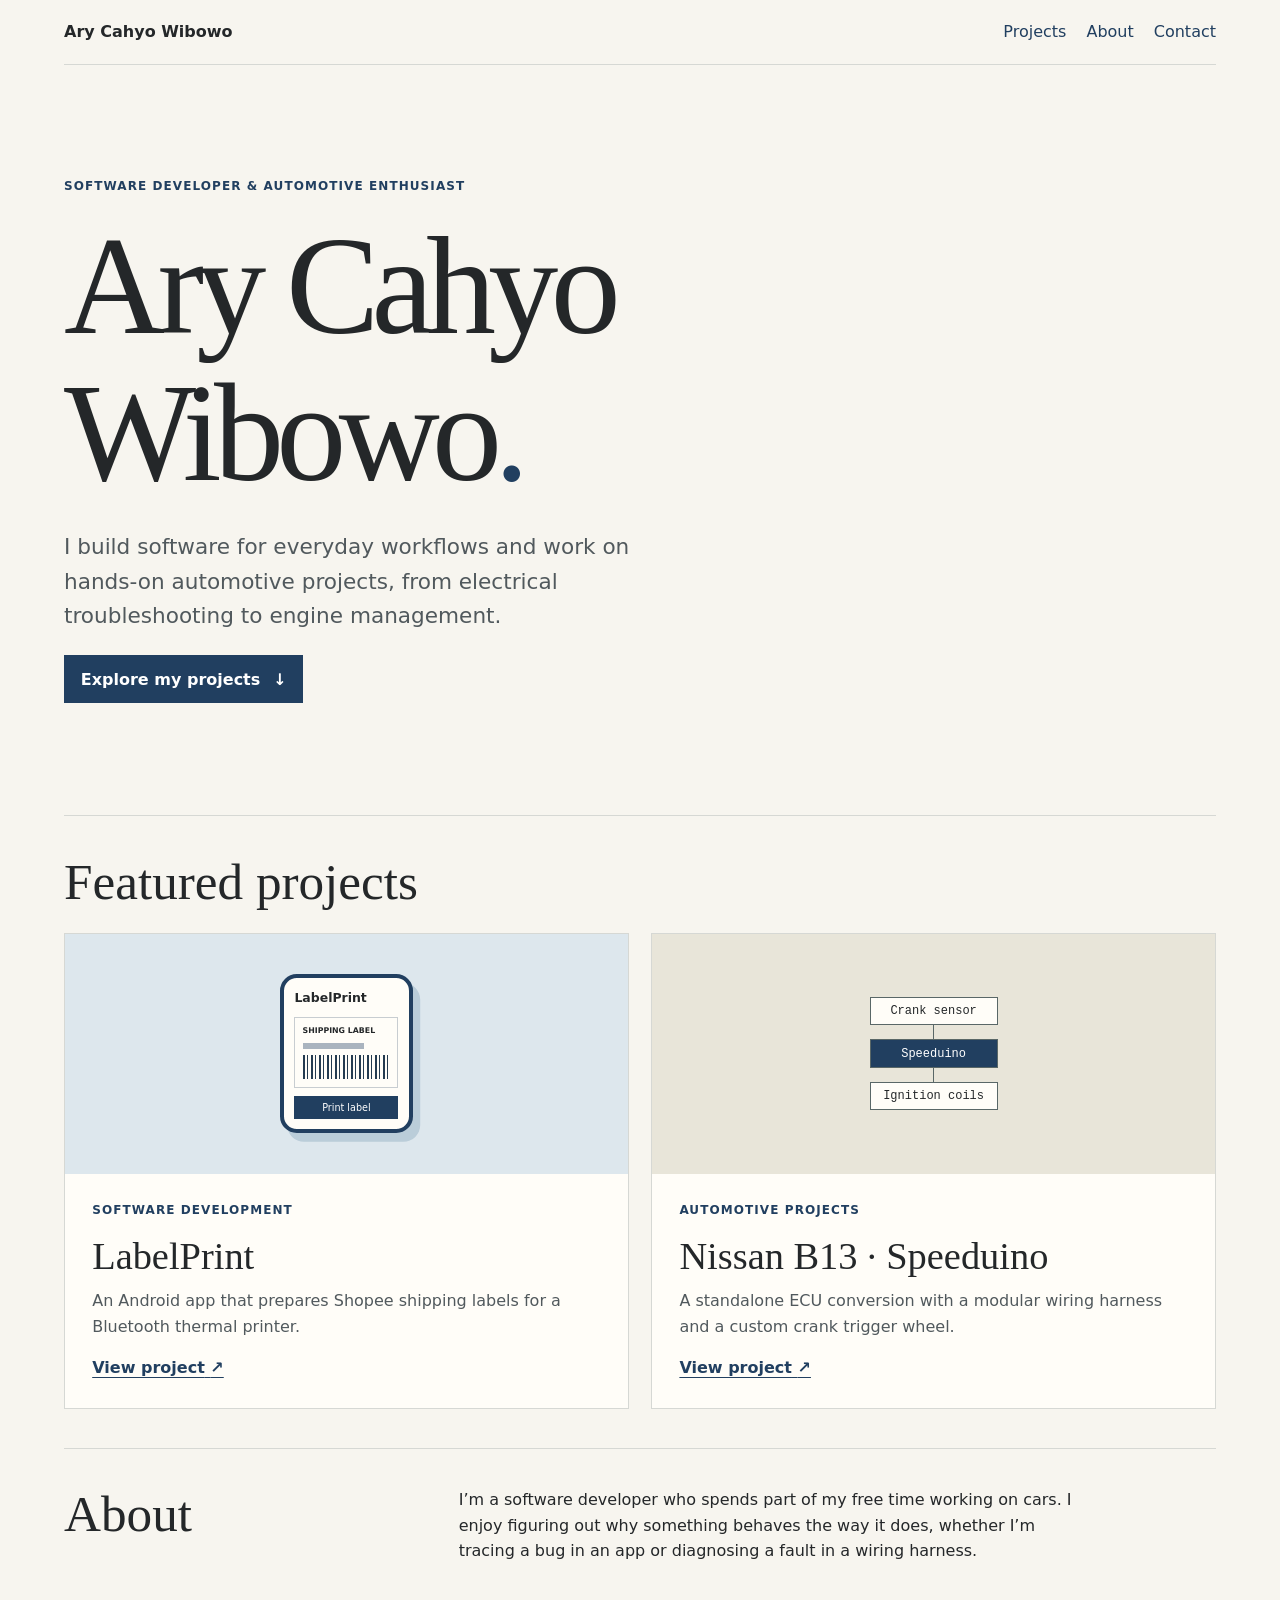
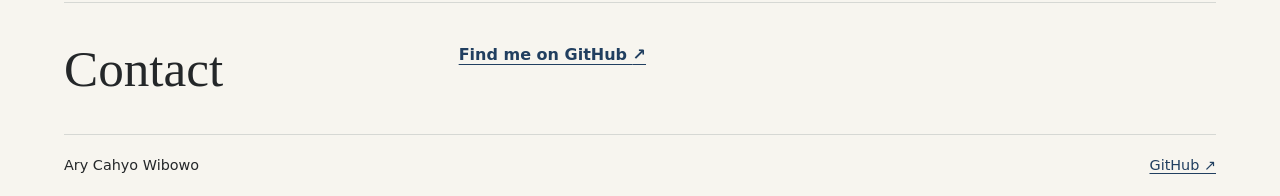
==== index.html @ e09f4b16 "Build English software and automotive portfolio" ====
<!doctype html>
<html lang="en">
<head>
  <meta charset="utf-8">
  <meta name="viewport" content="width=device-width, initial-scale=1">
  <meta name="description" content="Software development and hands-on automotive projects by Ary Cahyo Wibowo.">
  <meta name="theme-color" content="#f7f5ef">
  <title>Ary Cahyo Wibowo | Portfolio</title>
  <link rel="stylesheet" href="assets/style.css">
</head>
<body>
  <a class="skip" href="#main">Skip to content</a>
  <header class="site-header wrap">
    <a class="brand" href="index.html">Ary Cahyo Wibowo</a>
    <nav aria-label="Main navigation">
      <a href="index.html#projects">Projects</a>
      <a href="index.html#about">About</a>
      <a href="index.html#contact">Contact</a>
    </nav>
  </header>
  <main id="main" class="wrap">
  <section class="hero" aria-labelledby="intro">
    <p class="eyebrow">Software Developer &amp; Automotive Enthusiast</p>
    <h1 id="intro">Ary Cahyo<br>Wibowo<span>.</span></h1>
    <p class="intro">I build software for everyday workflows and work on hands-on automotive projects, from electrical troubleshooting to engine management.</p>
    <a class="button" href="#projects">Explore my projects <span aria-hidden="true">↓</span></a>
  </section>
  <section id="projects" class="section" aria-labelledby="project-title">
    <h2 id="project-title">Featured projects</h2>
    <div class="project-grid">
    <article class="project-card">
      <div class="project-visual software-visual" aria-hidden="true">
        <div class="phone"><div class="phone-top">LabelPrint</div><div class="paper"><span>SHIPPING LABEL</span><i></i><b></b></div><div class="print">Print label</div></div>
      </div>
      <div class="card-copy">
        <p class="eyebrow">Software Development</p>
        <h3><a href="projects/labelprint/">LabelPrint</a></h3>
        <p>An Android app that prepares Shopee shipping labels for a Bluetooth thermal printer.</p>
        <a class="text-link" href="projects/labelprint/">View project<span class="sr-only"> · LabelPrint</span> <span aria-hidden="true">↗</span></a>
      </div>
    </article>
    <article class="project-card">
      <div class="project-visual automotive-visual" aria-hidden="true">
        <div class="wiring">
          <div class="wire-node">Crank sensor</div><div class="wire-line"></div>
          <div class="wire-node primary">Speeduino</div><div class="wire-line"></div>
          <div class="wire-node">Ignition coils</div>
        </div>
      </div>
      <div class="card-copy">
        <p class="eyebrow">Automotive Projects</p>
        <h3><a href="projects/nissan-b13/">Nissan B13 · Speeduino</a></h3>
        <p>A standalone ECU conversion with a modular wiring harness and a custom crank trigger wheel.</p>
        <a class="text-link" href="projects/nissan-b13/">View project<span class="sr-only"> · Nissan B13 · Speeduino</span> <span aria-hidden="true">↗</span></a>
      </div>
    </article>
    </div>
  </section>
  <section id="about" class="section info" aria-labelledby="about-title">
    <h2 id="about-title">About</h2>
    <p>I’m a software developer who spends part of my free time working on cars. I enjoy figuring out why something behaves the way it does, whether I’m tracing a bug in an app or diagnosing a fault in a wiring harness.</p>
  </section>
  <section id="contact" class="section info" aria-labelledby="contact-title">
    <h2 id="contact-title">Contact</h2>
    <p><a class="text-link" href="https://github.com/yrac">Find me on GitHub <span aria-hidden="true">↗</span></a></p>
  </section>
  </main>
  <footer class="wrap site-footer"><span>Ary Cahyo Wibowo</span><a href="https://github.com/yrac">GitHub ↗</a></footer>
</body>
</html>
---- assets/style.css ----
:root {
  color-scheme: light;
  --paper: #f7f5ef;
  --ink: #242729;
  --muted: #51595d;
  --accent: #213f60;
  --line: #d6d8d4;
  font-family: system-ui, sans-serif;
  color: var(--ink);
  background: var(--paper);
  line-height: 1.6;
}

* { box-sizing: border-box; }
body, figure { margin: 0; }
a { color: var(--accent); text-underline-offset: .22em; }
a:focus-visible { outline: 2px solid var(--accent); outline-offset: 5px; }
p { margin: 0 0 1em; }
h1, h2, h3 { margin: 0; line-height: 1.05; }
h1, h2, h3 { font-family: Georgia, serif; font-weight: normal; }
h2 { font-size: clamp(2rem, 4vw, 3.2rem); }
h3 { font-size: clamp(1.65rem, 3vw, 2.4rem); }
.wrap { width: min(100% - 2.5rem, 72rem); margin-inline: auto; }
.site-header, .site-footer {
  display: flex;
  align-items: center;
  justify-content: space-between;
  flex-wrap: wrap;
  gap: .75rem 1.5rem;
  padding-block: 1.2rem;
}
.site-header { border-bottom: 1px solid var(--line); }
.site-footer { border-top: 1px solid var(--line); font-size: .9rem; }
.site-header a { text-decoration: none; }
.site-header a:hover { text-decoration: underline; }
.brand { font-weight: 750; color: var(--ink); }
nav { display: flex; flex-wrap: wrap; gap: .35rem 1.25rem; }
.hero { padding-block: clamp(3.5rem, 9vw, 7rem); }
.eyebrow {
  color: var(--accent);
  font-size: .75rem;
  font-weight: 750;
  letter-spacing: .09em;
  text-transform: uppercase;
  margin-bottom: 1rem;
}
.hero h1 { font-size: clamp(3.5rem, 11vw, 8.75rem); letter-spacing: -.055em; }
.hero h1 span { color: var(--accent); }
.intro { max-width: 39rem; margin-top: 1.5rem; color: var(--muted); font-size: clamp(1.1rem, 2.1vw, 1.35rem); }
.button { display: inline-flex; gap: .8rem; padding: .7rem 1.05rem; background: var(--accent); color: white; text-decoration: none; font-weight: 650; }
.button:hover { background: #102c48; }
.section { padding-block: 2.4rem; border-top: 1px solid var(--line); }
.project-grid { display: grid; grid-template-columns: repeat(2, minmax(0, 1fr)); gap: 1.4rem; margin-top: 1.5rem; }
.project-card { display: flex; flex-direction: column; border: 1px solid var(--line); background: #fffdf8; }
.project-visual { min-height: 15rem; display: grid; place-items: center; padding: 1.15rem; }
.software-visual { background: #dde7ed; }
.automotive-visual { background: #e8e5d9; }
.phone { width: 8.3rem; padding: .65rem; border: 4px solid #213f60; border-radius: 1.05rem; background: #fffdf8; box-shadow: .45rem .55rem 0 #bacdd9; }
.phone-top { font-size: .78rem; font-weight: 750; margin-bottom: .55rem; }
.paper { padding: .45rem; border: 1px solid #c8cdd1; }
.paper span { display: block; font-size: .49rem; font-weight: 800; }
.paper i { display: block; height: .35rem; width: 70%; background: #aab4bf; margin-block: .35rem; }
.paper b { display: block; height: 1.55rem; background: repeating-linear-gradient(90deg, #243b50 0 2px, transparent 2px 4px, #243b50 4px 5px, transparent 5px 8px); }
.print { font-size: .6rem; text-align: center; background: var(--accent); color: white; padding: .22rem; margin-top: .55rem; }
.wiring { display: flex; flex-direction: column; align-items: center; }
.wire-node { min-width: 8rem; text-align: center; padding: .26rem .5rem; background: #fffdf8; border: 1px solid #596767; font: .75rem/1.5 ui-monospace, monospace; }
.wire-node.primary { color: white; background: var(--accent); }
.wire-line { width: 1px; height: .9rem; background: #596767; }
.card-copy { display: flex; flex: 1; flex-direction: column; align-items: flex-start; padding: clamp(1rem, 3vw, 1.7rem); }
.card-copy h3 a { color: var(--ink); text-decoration: none; }
.card-copy h3 a:hover { text-decoration: underline; }
.card-copy h3 + p { margin-top: .75rem; color: var(--muted); }
.card-copy .text-link { margin-top: auto; }
.text-link { font-weight: 650; }
.info { display: grid; grid-template-columns: 1fr 2fr; gap: 1rem; }
.info p { max-width: 39rem; margin: 0; }
.detail { max-width: 55rem; margin-inline: auto; padding-block: 3rem; }
.detail-header .eyebrow { margin-top: 2rem; }
.detail h1 { font-size: clamp(2.8rem, 8vw, 6rem); letter-spacing: -.04em; }
.detail figure { margin-block: 2rem; }
.detail .project-visual { min-height: 17rem; }
figcaption { color: var(--muted); font-size: .85rem; padding-top: .55rem; }
.detail-section { padding-block: 1.3rem; border-top: 1px solid var(--line); }
.detail-section h2 { font-size: 1.75rem; margin-bottom: .6rem; }
.detail-section p { max-width: 42rem; margin: 0; }
.sr-only, .skip:not(:focus) { position: absolute; width: 1px; height: 1px; margin: -1px; overflow: hidden; clip-path: inset(50%); white-space: nowrap; }
.skip:focus { position: absolute; top: .5rem; left: .5rem; background: white; padding: .5rem; z-index: 1; }

@media (max-width: 42rem) {
  .project-grid, .info { grid-template-columns: 1fr; }
}
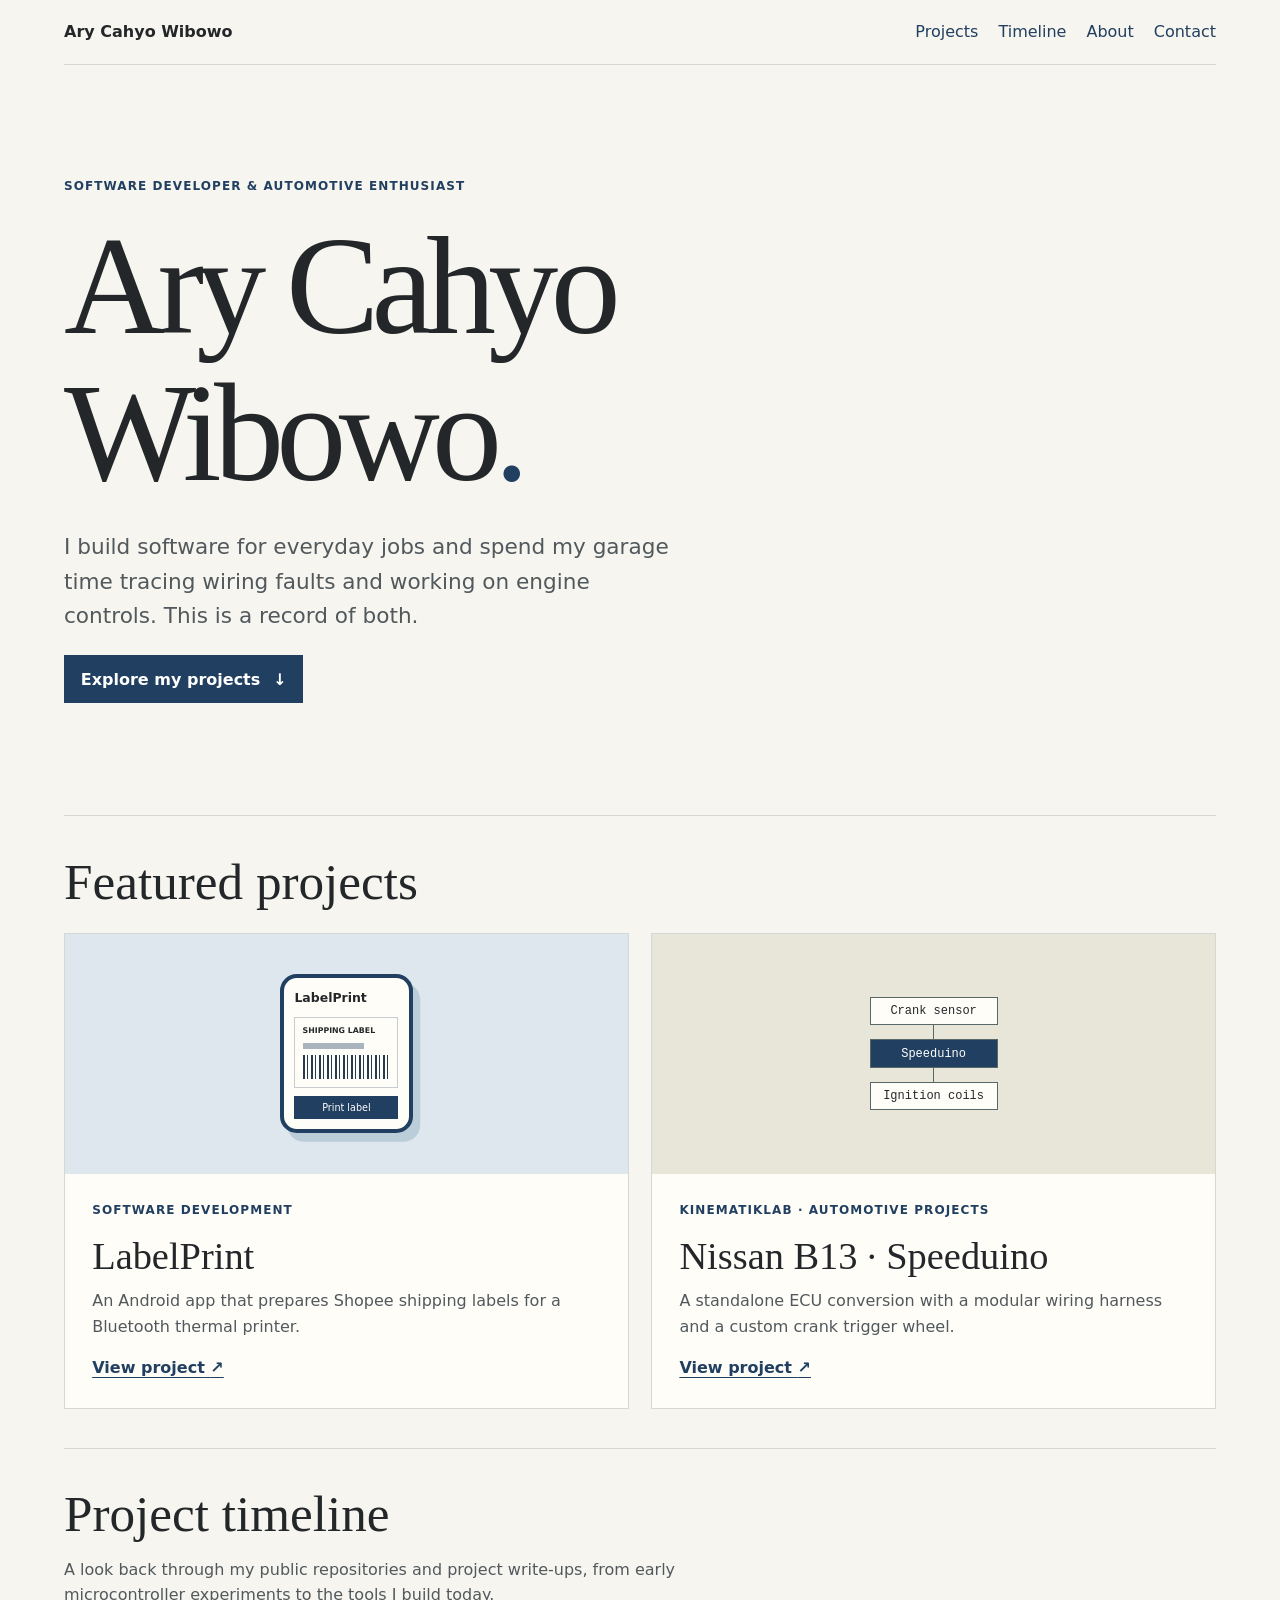
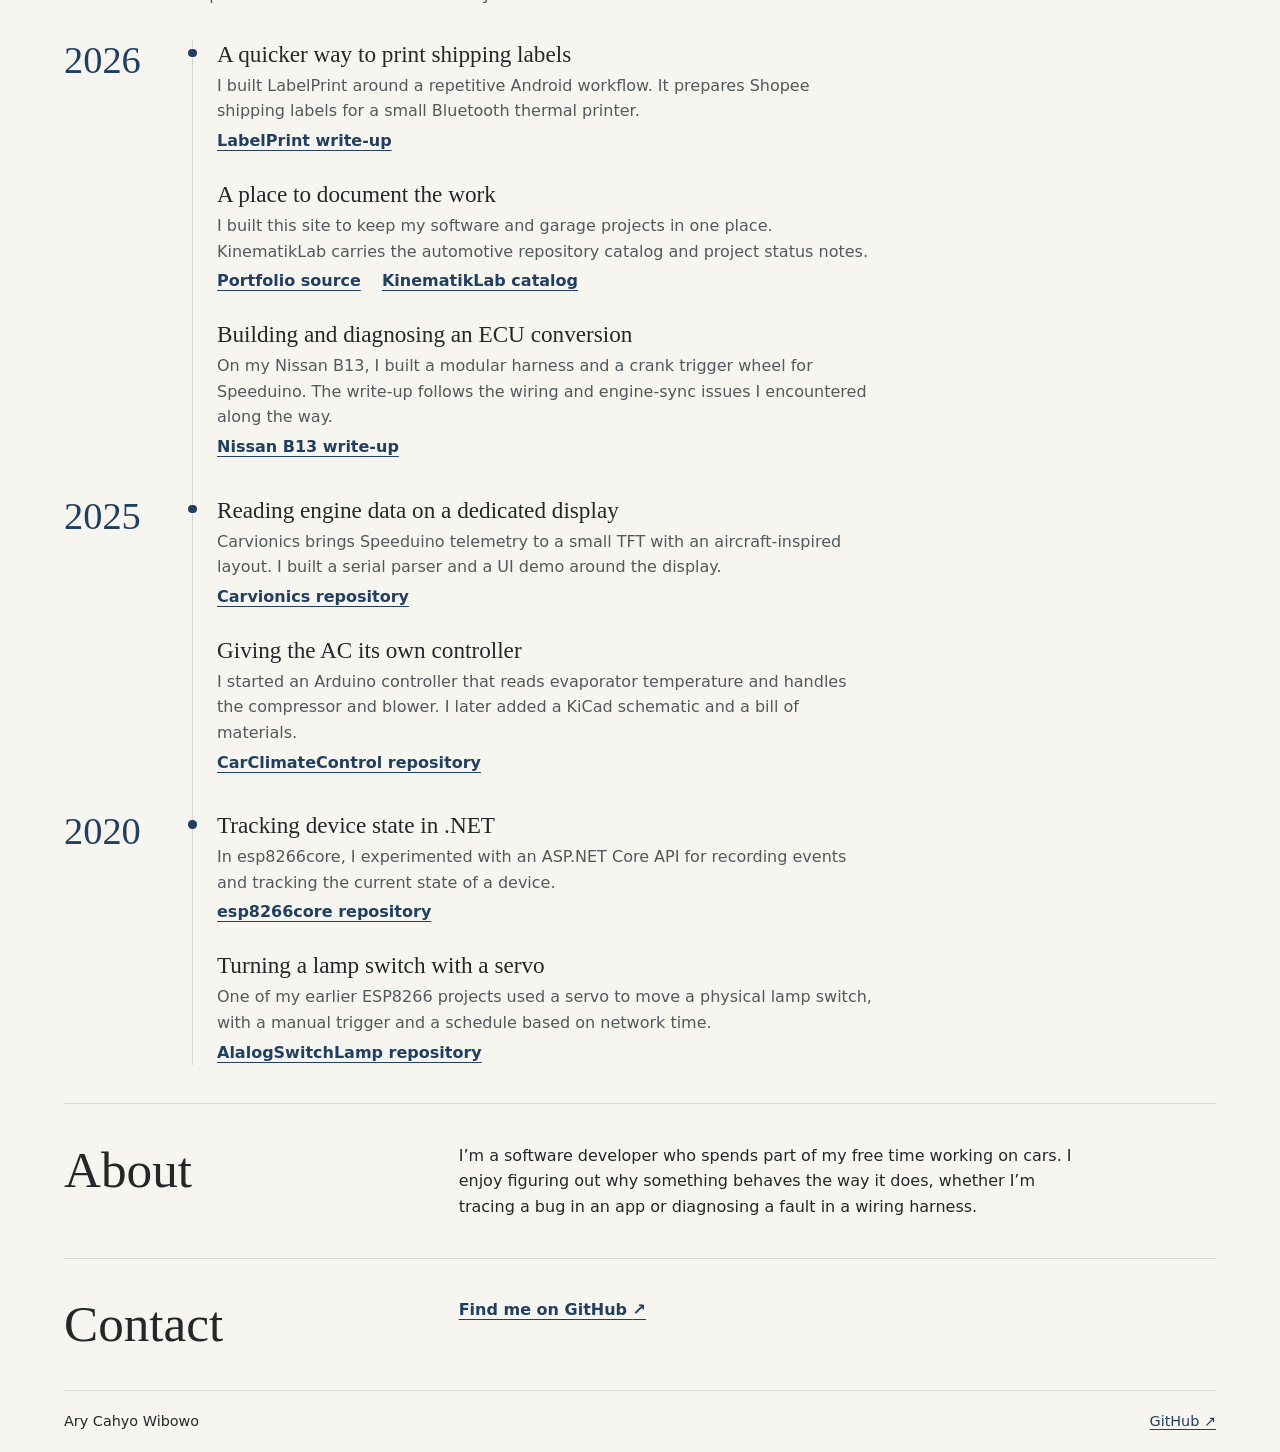
==== commit 213122eb: "Revise introduction and add project timeline section Updated the introduction text and added a timel" ====
--- a/index.html
+++ b/index.html
@@ -7,6 +7,34 @@
   <meta name="theme-color" content="#f7f5ef">
   <title>Ary Cahyo Wibowo | Portfolio</title>
   <link rel="stylesheet" href="assets/style.css">
+<style>
+.timeline-intro { max-width: 39rem; margin-top: 1rem; color: var(--muted); }
+.timeline { list-style: none; margin: 2rem 0 0; padding: 0; }
+.timeline-year { display: grid; grid-template-columns: 8rem minmax(0, 1fr); }
+.timeline-year > h3 { padding: 0 1.25rem 1rem 0; color: var(--accent); }
+.timeline-entries { position: relative; border-left: 1px solid var(--line); padding: 0 0 2.25rem 1.5rem; }
+.timeline-entries::before {
+  content: "";
+  position: absolute;
+  top: .58rem;
+  left: -.29rem;
+  width: .52rem;
+  height: .52rem;
+  border-radius: 50%;
+  background: var(--accent);
+}
+.timeline-year:last-child .timeline-entries { padding-bottom: 0; }
+.timeline-entries article { max-width: 41rem; }
+.timeline-entries article + article { margin-top: 1.65rem; }
+.timeline-entries h4 { margin: 0 0 .25rem; font: 1.45rem/1.25 Georgia, serif; }
+.timeline-entries p { margin-bottom: .25rem; color: var(--muted); }
+.timeline-entries a { display: inline-block; margin-right: 1rem; font-weight: 650; }
+
+@media (max-width: 42rem) {
+  .timeline-year { grid-template-columns: 1fr; }
+  .timeline-entries { margin-left: .3rem; padding-left: .95rem; }
+}
+</style>
 </head>
 <body>
   <a class="skip" href="#main">Skip to content</a>
@@ -14,6 +42,7 @@
     <a class="brand" href="index.html">Ary Cahyo Wibowo</a>
     <nav aria-label="Main navigation">
       <a href="index.html#projects">Projects</a>
+      <a href="index.html#timeline">Timeline</a>
       <a href="index.html#about">About</a>
       <a href="index.html#contact">Contact</a>
     </nav>
@@ -22,7 +51,7 @@
   <section class="hero" aria-labelledby="intro">
     <p class="eyebrow">Software Developer &amp; Automotive Enthusiast</p>
     <h1 id="intro">Ary Cahyo<br>Wibowo<span>.</span></h1>
-    <p class="intro">I build software for everyday workflows and work on hands-on automotive projects, from electrical troubleshooting to engine management.</p>
+    <p class="intro">I build software for everyday jobs and spend my garage time tracing wiring faults and working on engine controls. This is a record of both.</p>
     <a class="button" href="#projects">Explore my projects <span aria-hidden="true">↓</span></a>
   </section>
   <section id="projects" class="section" aria-labelledby="project-title">
@@ -48,13 +77,70 @@
         </div>
       </div>
       <div class="card-copy">
-        <p class="eyebrow">Automotive Projects</p>
+        <p class="eyebrow">KinematikLab · Automotive Projects</p>
         <h3><a href="projects/nissan-b13/">Nissan B13 · Speeduino</a></h3>
         <p>A standalone ECU conversion with a modular wiring harness and a custom crank trigger wheel.</p>
         <a class="text-link" href="projects/nissan-b13/">View project<span class="sr-only"> · Nissan B13 · Speeduino</span> <span aria-hidden="true">↗</span></a>
       </div>
     </article>
     </div>
+  </section>
+  <section id="timeline" class="section timeline-section" aria-labelledby="timeline-title">
+    <h2 id="timeline-title">Project timeline</h2>
+    <p class="timeline-intro">A look back through my public repositories and project write-ups, from early microcontroller experiments to the tools I build today.</p>
+    <ol class="timeline">
+      <li class="timeline-year">
+        <h3><time datetime="2026">2026</time></h3>
+        <div class="timeline-entries">
+          <article>
+            <h4>A quicker way to print shipping labels</h4>
+            <p>I built LabelPrint around a repetitive Android workflow. It prepares Shopee shipping labels for a small Bluetooth thermal printer.</p>
+            <a href="projects/labelprint/">LabelPrint write-up</a>
+          </article>
+          <article>
+            <h4>A place to document the work</h4>
+            <p>I built this site to keep my software and garage projects in one place. KinematikLab carries the automotive repository catalog and project status notes.</p>
+            <a href="https://github.com/arycahy/arycahy.github.io">Portfolio source</a>
+            <a href="https://github.com/KinematikLab">KinematikLab catalog</a>
+          </article>
+          <article>
+            <h4>Building and diagnosing an ECU conversion</h4>
+            <p>On my Nissan B13, I built a modular harness and a crank trigger wheel for Speeduino. The write-up follows the wiring and engine-sync issues I encountered along the way.</p>
+            <a href="projects/nissan-b13/">Nissan B13 write-up</a>
+          </article>
+        </div>
+      </li>
+      <li class="timeline-year">
+        <h3><time datetime="2025">2025</time></h3>
+        <div class="timeline-entries">
+          <article>
+            <h4>Reading engine data on a dedicated display</h4>
+            <p>Carvionics brings Speeduino telemetry to a small TFT with an aircraft-inspired layout. I built a serial parser and a UI demo around the display.</p>
+            <a href="https://github.com/yrac/Carvionics">Carvionics repository</a>
+          </article>
+          <article>
+            <h4>Giving the AC its own controller</h4>
+            <p>I started an Arduino controller that reads evaporator temperature and handles the compressor and blower. I later added a KiCad schematic and a bill of materials.</p>
+            <a href="https://github.com/yrac/CarClimateControl">CarClimateControl repository</a>
+          </article>
+        </div>
+      </li>
+      <li class="timeline-year">
+        <h3><time datetime="2020">2020</time></h3>
+        <div class="timeline-entries">
+          <article>
+            <h4>Tracking device state in .NET</h4>
+            <p>In esp8266core, I experimented with an ASP.NET Core API for recording events and tracking the current state of a device.</p>
+            <a href="https://github.com/yrac/esp8266core">esp8266core repository</a>
+          </article>
+          <article>
+            <h4>Turning a lamp switch with a servo</h4>
+            <p>One of my earlier ESP8266 projects used a servo to move a physical lamp switch, with a manual trigger and a schedule based on network time.</p>
+            <a href="https://github.com/yrac/AlalogSwitchLamp">AlalogSwitchLamp repository</a>
+          </article>
+        </div>
+      </li>
+    </ol>
   </section>
   <section id="about" class="section info" aria-labelledby="about-title">
     <h2 id="about-title">About</h2>
@@ -68,3 +154,4 @@
   <footer class="wrap site-footer"><span>Ary Cahyo Wibowo</span><a href="https://github.com/yrac">GitHub ↗</a></footer>
 </body>
 </html>
+
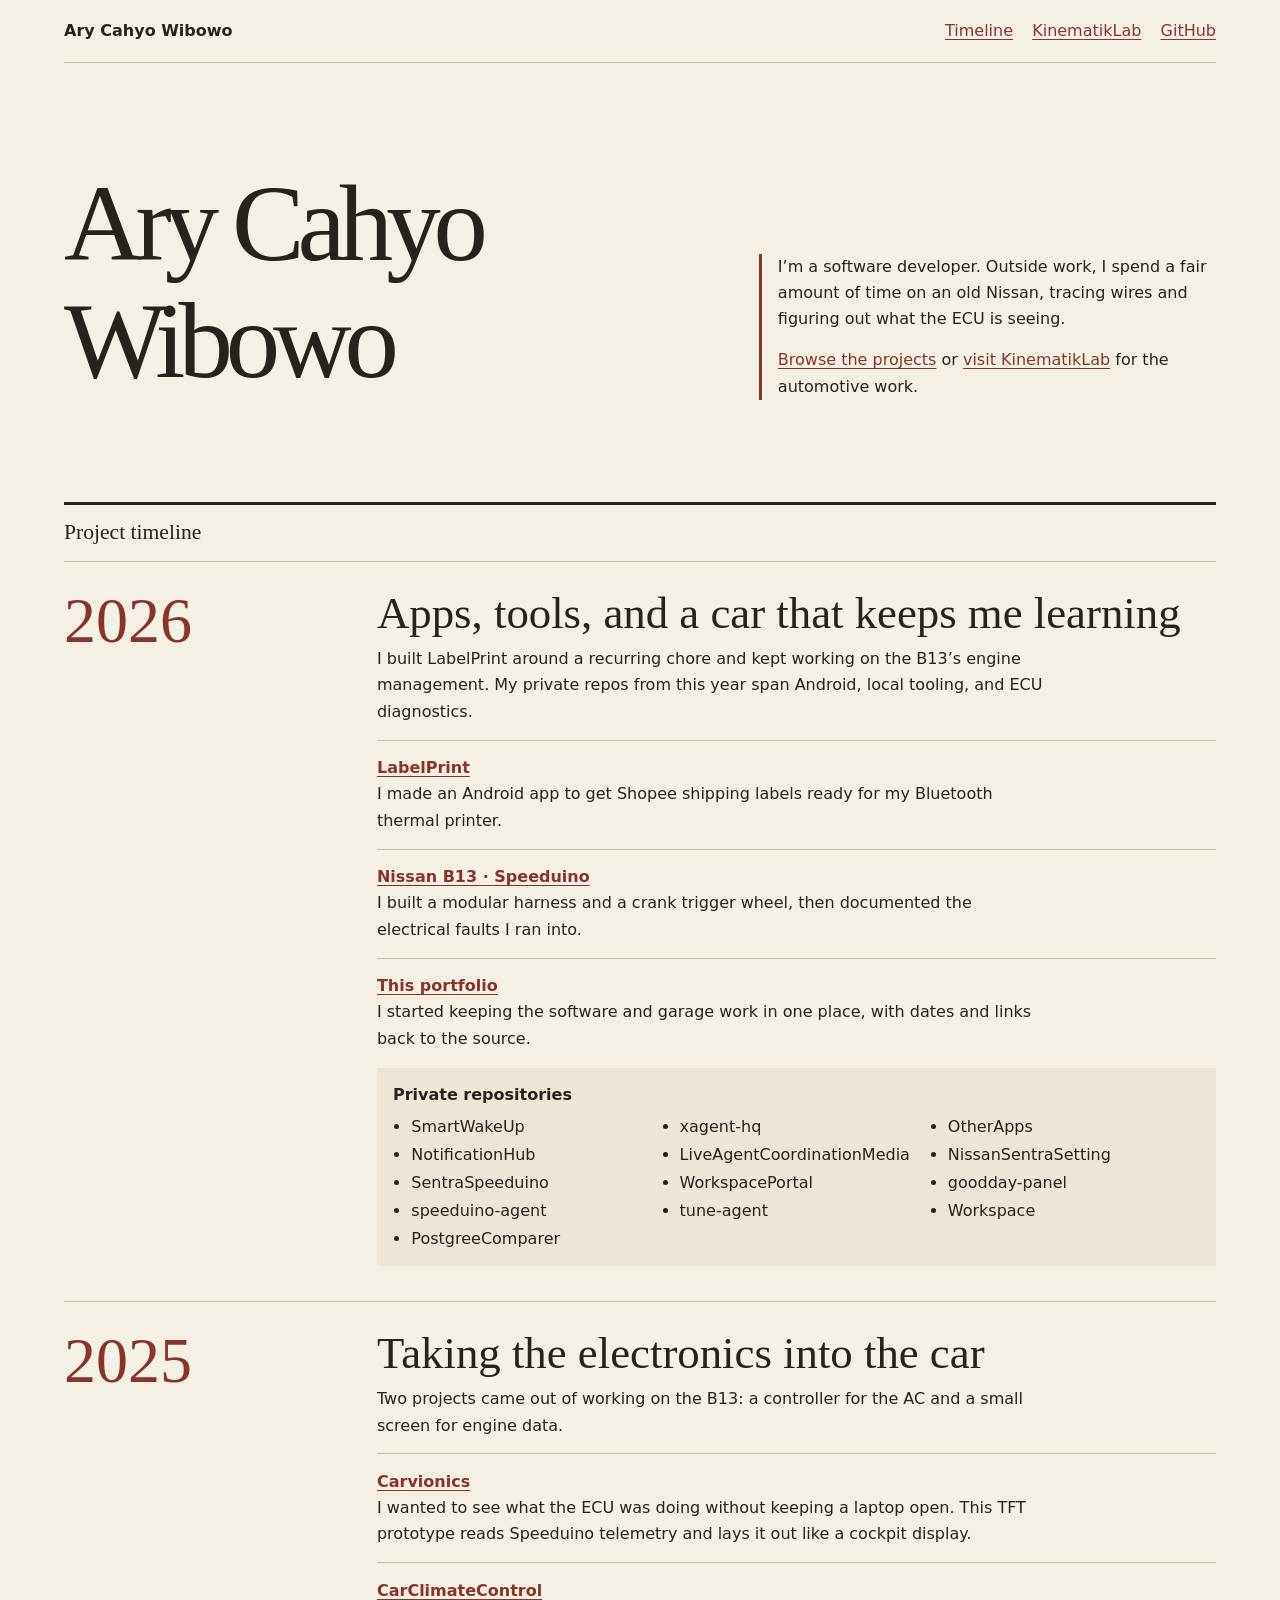
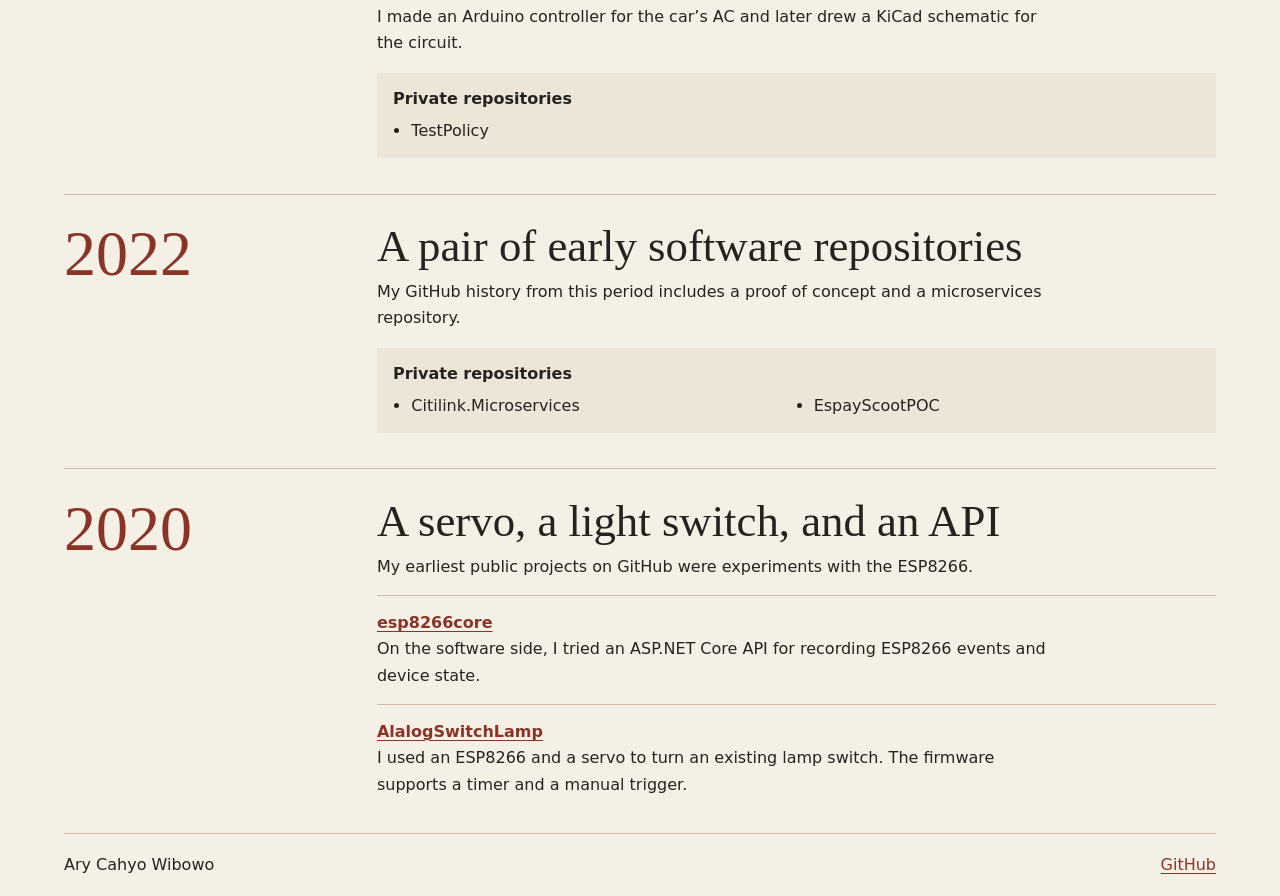
==== commit 2d99c42e: "Revise portfolio layout and content Updated the portfolio to reflect a project timeline and improved" ====
--- a/index.html
+++ b/index.html
@@ -1,157 +1,83 @@
 <!doctype html>
 <html lang="en">
 <head>
-  <meta charset="utf-8">
-  <meta name="viewport" content="width=device-width, initial-scale=1">
-  <meta name="description" content="Software development and hands-on automotive projects by Ary Cahyo Wibowo.">
-  <meta name="theme-color" content="#f7f5ef">
-  <title>Ary Cahyo Wibowo | Portfolio</title>
-  <link rel="stylesheet" href="assets/style.css">
+<meta charset="utf-8">
+<meta name="viewport" content="width=device-width, initial-scale=1">
+<meta name="description" content="A project timeline spanning software development, embedded electronics, and hands-on automotive work.">
+<title>Ary Cahyo Wibowo | Project Timeline</title>
 <style>
-.timeline-intro { max-width: 39rem; margin-top: 1rem; color: var(--muted); }
-.timeline { list-style: none; margin: 2rem 0 0; padding: 0; }
-.timeline-year { display: grid; grid-template-columns: 8rem minmax(0, 1fr); }
-.timeline-year > h3 { padding: 0 1.25rem 1rem 0; color: var(--accent); }
-.timeline-entries { position: relative; border-left: 1px solid var(--line); padding: 0 0 2.25rem 1.5rem; }
-.timeline-entries::before {
-  content: "";
-  position: absolute;
-  top: .58rem;
-  left: -.29rem;
-  width: .52rem;
-  height: .52rem;
-  border-radius: 50%;
-  background: var(--accent);
-}
-.timeline-year:last-child .timeline-entries { padding-bottom: 0; }
-.timeline-entries article { max-width: 41rem; }
-.timeline-entries article + article { margin-top: 1.65rem; }
-.timeline-entries h4 { margin: 0 0 .25rem; font: 1.45rem/1.25 Georgia, serif; }
-.timeline-entries p { margin-bottom: .25rem; color: var(--muted); }
-.timeline-entries a { display: inline-block; margin-right: 1rem; font-weight: 650; }
+* { box-sizing: border-box; }
+body { margin: 0; background: var(--paper); color: var(--ink); font: 1rem/1.65 system-ui, sans-serif; }
+.wrap { width: min(72rem, 100% - 2.5rem); margin-inline: auto; }
+a { color: var(--accent); text-decoration-thickness: .08em; text-underline-offset: .2em; }
+a:hover { text-decoration-thickness: .14em; }
+a:focus-visible { outline: 2px solid var(--accent); outline-offset: .3rem; }
+h1, h2, h3, p { margin: 0; }
+h1, h2 { line-height: 1.08; }
+p { max-width: 42rem; }
+nav { display: flex; flex-wrap: wrap; gap: .5rem 1.2rem; }
+.bar, footer { display: flex; flex-wrap: wrap; justify-content: space-between; align-items: baseline; gap: .7rem 1.5rem; padding: 1.1rem 0; border-bottom: 1px solid var(--line); }
+footer { border-top: 1px solid var(--line); border-bottom: 0; }
+.skip { position: absolute; inset: .5rem auto auto .5rem; padding: .5rem; background: var(--paper); transform: translateY(-200%); }
+.skip:focus { transform: none; }
 
-@media (max-width: 42rem) {
-  .timeline-year { grid-template-columns: 1fr; }
-  .timeline-entries { margin-left: .3rem; padding-left: .95rem; }
-}
+:root { --paper: #f5f0e6; --ink: #26231e; --accent: #8a3427; --line: #c9bead; }
+h1, h2 { font-family: Georgia, serif; font-weight: 400; }
+.hero { display: grid; grid-template-columns: 1.45fr 1fr; align-items: end; gap: 2rem; padding: clamp(3rem, 8vw, 7rem) 0; }
+h1 { font-size: clamp(3.2rem, 8.5vw, 8.2rem); letter-spacing: -.065em; }
+.hero-copy { border-left: 3px solid var(--accent); padding-left: 1rem; }
+.hero-copy p + p { margin-top: .9rem; }
+.timeline-title { padding: 1rem 0; border-top: 3px solid var(--ink); font-size: 1.35rem; }
+.year { display: grid; grid-template-columns: minmax(7rem, .48fr) 1.52fr; gap: clamp(1rem, 4vw, 3rem); border-top: 1px solid var(--line); padding: 1.7rem 0 2.2rem; }
+.year time { color: var(--accent); font: clamp(2.2rem, 5vw, 4.3rem)/1 Georgia, serif; }
+.year-copy > h2 { font-size: clamp(1.7rem, 3.5vw, 2.8rem); margin-bottom: .55rem; }
+.entry { padding-top: .9rem; margin-top: .9rem; border-top: 1px solid var(--line); }
+.entry h3, .private h3 { font-size: 1rem; }
+.private { padding: .85rem 1rem; margin-top: 1rem; background: #ede5d8; }
+.repo-names { display: grid; grid-template-columns: repeat(auto-fit, minmax(min(100%, 13rem), 1fr)); gap: .1rem 1rem; margin: .35rem 0 0; padding-left: 1.15rem; overflow-wrap: anywhere; }
+@media (max-width: 43rem) { .hero, .year { grid-template-columns: 1fr; } }
+
 </style>
 </head>
-<body>
-  <a class="skip" href="#main">Skip to content</a>
-  <header class="site-header wrap">
-    <a class="brand" href="index.html">Ary Cahyo Wibowo</a>
-    <nav aria-label="Main navigation">
-      <a href="index.html#projects">Projects</a>
-      <a href="index.html#timeline">Timeline</a>
-      <a href="index.html#about">About</a>
-      <a href="index.html#contact">Contact</a>
-    </nav>
-  </header>
-  <main id="main" class="wrap">
-  <section class="hero" aria-labelledby="intro">
-    <p class="eyebrow">Software Developer &amp; Automotive Enthusiast</p>
-    <h1 id="intro">Ary Cahyo<br>Wibowo<span>.</span></h1>
-    <p class="intro">I build software for everyday jobs and spend my garage time tracing wiring faults and working on engine controls. This is a record of both.</p>
-    <a class="button" href="#projects">Explore my projects <span aria-hidden="true">↓</span></a>
-  </section>
-  <section id="projects" class="section" aria-labelledby="project-title">
-    <h2 id="project-title">Featured projects</h2>
-    <div class="project-grid">
-    <article class="project-card">
-      <div class="project-visual software-visual" aria-hidden="true">
-        <div class="phone"><div class="phone-top">LabelPrint</div><div class="paper"><span>SHIPPING LABEL</span><i></i><b></b></div><div class="print">Print label</div></div>
-      </div>
-      <div class="card-copy">
-        <p class="eyebrow">Software Development</p>
-        <h3><a href="projects/labelprint/">LabelPrint</a></h3>
-        <p>An Android app that prepares Shopee shipping labels for a Bluetooth thermal printer.</p>
-        <a class="text-link" href="projects/labelprint/">View project<span class="sr-only"> · LabelPrint</span> <span aria-hidden="true">↗</span></a>
-      </div>
-    </article>
-    <article class="project-card">
-      <div class="project-visual automotive-visual" aria-hidden="true">
-        <div class="wiring">
-          <div class="wire-node">Crank sensor</div><div class="wire-line"></div>
-          <div class="wire-node primary">Speeduino</div><div class="wire-line"></div>
-          <div class="wire-node">Ignition coils</div>
-        </div>
-      </div>
-      <div class="card-copy">
-        <p class="eyebrow">KinematikLab · Automotive Projects</p>
-        <h3><a href="projects/nissan-b13/">Nissan B13 · Speeduino</a></h3>
-        <p>A standalone ECU conversion with a modular wiring harness and a custom crank trigger wheel.</p>
-        <a class="text-link" href="projects/nissan-b13/">View project<span class="sr-only"> · Nissan B13 · Speeduino</span> <span aria-hidden="true">↗</span></a>
-      </div>
-    </article>
-    </div>
-  </section>
-  <section id="timeline" class="section timeline-section" aria-labelledby="timeline-title">
-    <h2 id="timeline-title">Project timeline</h2>
-    <p class="timeline-intro">A look back through my public repositories and project write-ups, from early microcontroller experiments to the tools I build today.</p>
-    <ol class="timeline">
-      <li class="timeline-year">
-        <h3><time datetime="2026">2026</time></h3>
-        <div class="timeline-entries">
-          <article>
-            <h4>A quicker way to print shipping labels</h4>
-            <p>I built LabelPrint around a repetitive Android workflow. It prepares Shopee shipping labels for a small Bluetooth thermal printer.</p>
-            <a href="projects/labelprint/">LabelPrint write-up</a>
-          </article>
-          <article>
-            <h4>A place to document the work</h4>
-            <p>I built this site to keep my software and garage projects in one place. KinematikLab carries the automotive repository catalog and project status notes.</p>
-            <a href="https://github.com/arycahy/arycahy.github.io">Portfolio source</a>
-            <a href="https://github.com/KinematikLab">KinematikLab catalog</a>
-          </article>
-          <article>
-            <h4>Building and diagnosing an ECU conversion</h4>
-            <p>On my Nissan B13, I built a modular harness and a crank trigger wheel for Speeduino. The write-up follows the wiring and engine-sync issues I encountered along the way.</p>
-            <a href="projects/nissan-b13/">Nissan B13 write-up</a>
-          </article>
-        </div>
-      </li>
-      <li class="timeline-year">
-        <h3><time datetime="2025">2025</time></h3>
-        <div class="timeline-entries">
-          <article>
-            <h4>Reading engine data on a dedicated display</h4>
-            <p>Carvionics brings Speeduino telemetry to a small TFT with an aircraft-inspired layout. I built a serial parser and a UI demo around the display.</p>
-            <a href="https://github.com/yrac/Carvionics">Carvionics repository</a>
-          </article>
-          <article>
-            <h4>Giving the AC its own controller</h4>
-            <p>I started an Arduino controller that reads evaporator temperature and handles the compressor and blower. I later added a KiCad schematic and a bill of materials.</p>
-            <a href="https://github.com/yrac/CarClimateControl">CarClimateControl repository</a>
-          </article>
-        </div>
-      </li>
-      <li class="timeline-year">
-        <h3><time datetime="2020">2020</time></h3>
-        <div class="timeline-entries">
-          <article>
-            <h4>Tracking device state in .NET</h4>
-            <p>In esp8266core, I experimented with an ASP.NET Core API for recording events and tracking the current state of a device.</p>
-            <a href="https://github.com/yrac/esp8266core">esp8266core repository</a>
-          </article>
-          <article>
-            <h4>Turning a lamp switch with a servo</h4>
-            <p>One of my earlier ESP8266 projects used a servo to move a physical lamp switch, with a manual trigger and a schedule based on network time.</p>
-            <a href="https://github.com/yrac/AlalogSwitchLamp">AlalogSwitchLamp repository</a>
-          </article>
-        </div>
-      </li>
-    </ol>
-  </section>
-  <section id="about" class="section info" aria-labelledby="about-title">
-    <h2 id="about-title">About</h2>
-    <p>I’m a software developer who spends part of my free time working on cars. I enjoy figuring out why something behaves the way it does, whether I’m tracing a bug in an app or diagnosing a fault in a wiring harness.</p>
-  </section>
-  <section id="contact" class="section info" aria-labelledby="contact-title">
-    <h2 id="contact-title">Contact</h2>
-    <p><a class="text-link" href="https://github.com/yrac">Find me on GitHub <span aria-hidden="true">↗</span></a></p>
-  </section>
-  </main>
-  <footer class="wrap site-footer"><span>Ary Cahyo Wibowo</span><a href="https://github.com/yrac">GitHub ↗</a></footer>
+<body class="ary">
+<a class="skip" href="#main">Skip to content</a>
+
+<header class="wrap bar"><strong>Ary Cahyo Wibowo</strong><nav aria-label="Site links"><a href="#timeline">Timeline</a><a href="https://kinematiklab.github.io/">KinematikLab</a><a href="https://github.com/yrac">GitHub</a></nav></header>
+<main id="main" class="wrap">
+<div class="hero"><h1>Ary Cahyo<br>Wibowo</h1><div class="hero-copy" id="about"><p>I’m a software developer. Outside work, I spend a fair amount of time on an old Nissan, tracing wires and figuring out what the ECU is seeing.</p><p><a href="#timeline">Browse the projects</a> or <a href="https://kinematiklab.github.io/">visit KinematikLab</a> for the automotive work.</p></div></div>
+<section id="timeline" aria-labelledby="timeline-title"><div id="projects"><h2 class="timeline-title" id="timeline-title">Project timeline</h2></div>
+<div class="year">
+<time datetime="2026">2026</time>
+<div class="year-copy"><h2>Apps, tools, and a car that keeps me learning</h2><p>I built LabelPrint around a recurring chore and kept working on the B13’s engine management. My private repos from this year span Android, local tooling, and ECU diagnostics.</p>
+<article class="entry"><h3><a href="projects/labelprint/">LabelPrint</a></h3><p>I made an Android app to get Shopee shipping labels ready for my Bluetooth thermal printer.</p></article><article class="entry"><h3><a href="projects/nissan-b13/">Nissan B13 · Speeduino</a></h3><p>I built a modular harness and a crank trigger wheel, then documented the electrical faults I ran into.</p></article>
+<article class="entry"><h3><a href="https://github.com/arycahy/arycahy.github.io">This portfolio</a></h3><p>I started keeping the software and garage work in one place, with dates and links back to the source.</p></article>
+<section class="private"><h3>Private repositories</h3><ul class="repo-names"><li>SmartWakeUp</li><li>xagent-hq</li><li>OtherApps</li><li>NotificationHub</li><li>LiveAgentCoordinationMedia</li><li>NissanSentraSetting</li><li>SentraSpeeduino</li><li>WorkspacePortal</li><li>goodday-panel</li><li>speeduino-agent</li><li>tune-agent</li><li>Workspace</li><li>PostgreeComparer</li></ul></section>
+</div></div>
+<div class="year">
+<time datetime="2025">2025</time>
+<div class="year-copy"><h2>Taking the electronics into the car</h2><p>Two projects came out of working on the B13: a controller for the AC and a small screen for engine data.</p>
+
+<article class="entry"><h3><a href="https://github.com/yrac/Carvionics">Carvionics</a></h3><p>I wanted to see what the ECU was doing without keeping a laptop open. This TFT prototype reads Speeduino telemetry and lays it out like a cockpit display.</p></article>
+<article class="entry"><h3><a href="https://github.com/yrac/CarClimateControl">CarClimateControl</a></h3><p>I made an Arduino controller for the car’s AC and later drew a KiCad schematic for the circuit.</p></article>
+<section class="private"><h3>Private repositories</h3><ul class="repo-names"><li>TestPolicy</li></ul></section>
+</div></div>
+<div class="year">
+<time datetime="2022">2022</time>
+<div class="year-copy"><h2>A pair of early software repositories</h2><p>My GitHub history from this period includes a proof of concept and a microservices repository.</p>
+
+
+<section class="private"><h3>Private repositories</h3><ul class="repo-names"><li>Citilink.Microservices</li><li>EspayScootPOC</li></ul></section>
+</div></div>
+<div class="year">
+<time datetime="2020">2020</time>
+<div class="year-copy"><h2>A servo, a light switch, and an API</h2><p>My earliest public projects on GitHub were experiments with the ESP8266.</p>
+
+<article class="entry"><h3><a href="https://github.com/yrac/esp8266core">esp8266core</a></h3><p>On the software side, I tried an ASP.NET Core API for recording ESP8266 events and device state.</p></article>
+<article class="entry"><h3><a href="https://github.com/yrac/AlalogSwitchLamp">AlalogSwitchLamp</a></h3><p>I used an ESP8266 and a servo to turn an existing lamp switch. The firmware supports a timer and a manual trigger.</p></article>
+
+</div></div>
+</section>
+</main>
+<footer class="wrap" id="contact"><span>Ary Cahyo Wibowo</span><a href="https://github.com/yrac">GitHub</a></footer>
 </body>
 </html>
-
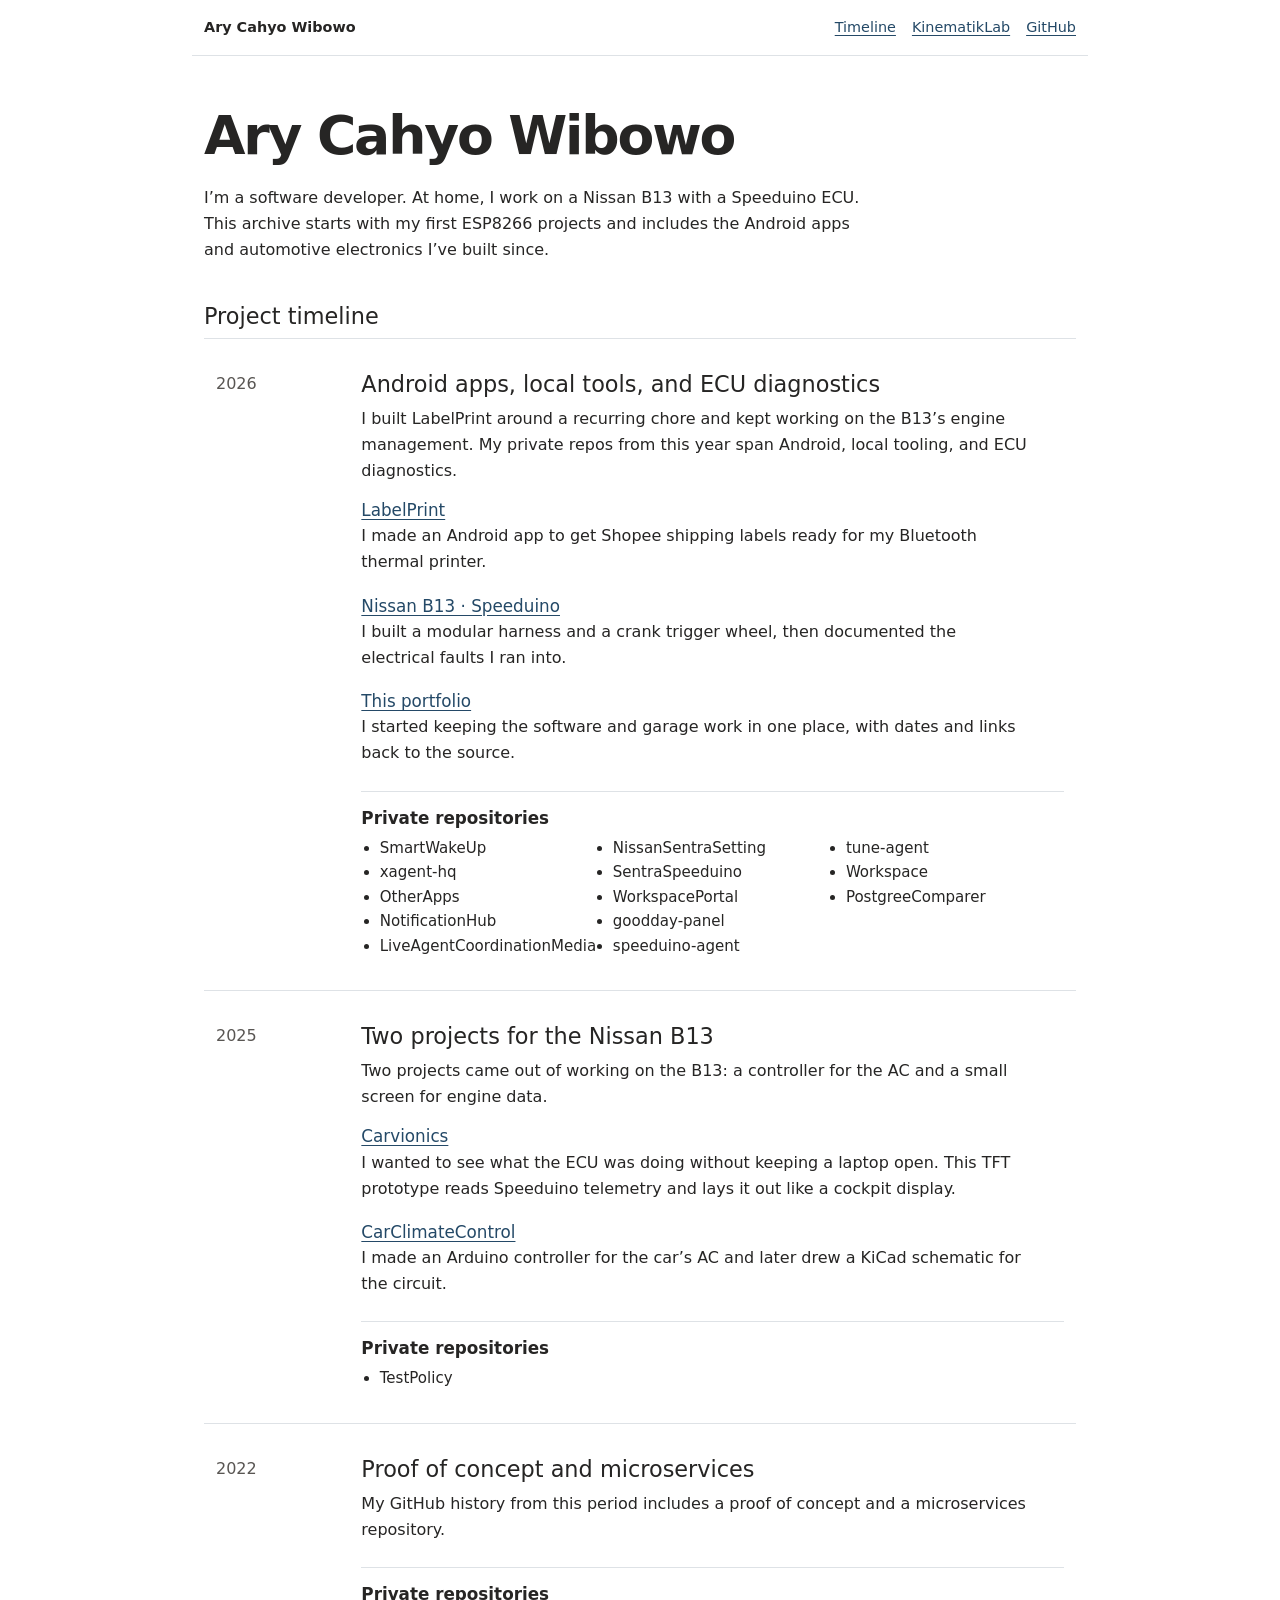
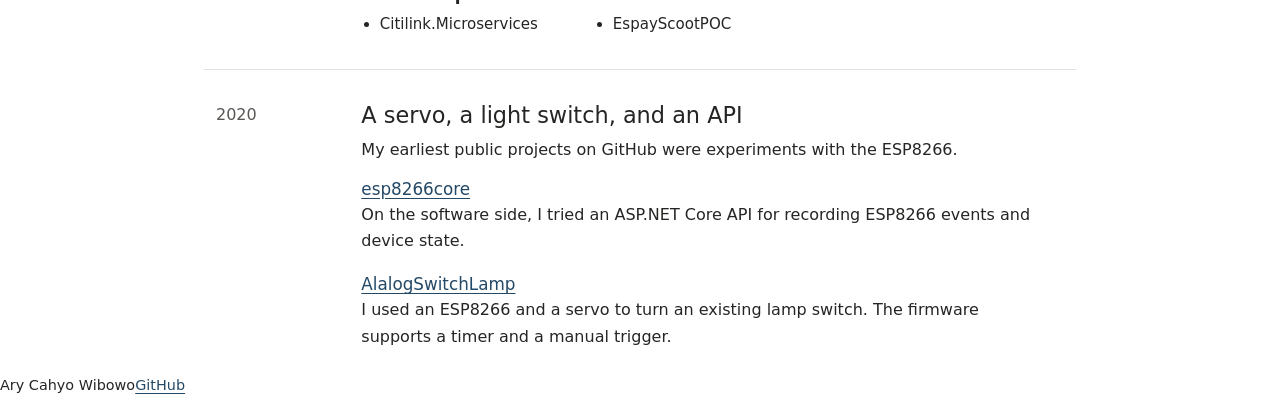
==== commit 7beace74: "Refine layout and typography with Bootstrap" ====
--- a/index.html
+++ b/index.html
@@ -5,72 +5,66 @@
 <meta name="viewport" content="width=device-width, initial-scale=1">
 <meta name="description" content="A project timeline spanning software development, embedded electronics, and hands-on automotive work.">
 <title>Ary Cahyo Wibowo | Project Timeline</title>
+<link rel="stylesheet" href="https://cdn.jsdelivr.net/npm/bootstrap@5.3.9/dist/css/bootstrap.min.css">
 <style>
-* { box-sizing: border-box; }
-body { margin: 0; background: var(--paper); color: var(--ink); font: 1rem/1.65 system-ui, sans-serif; }
-.wrap { width: min(72rem, 100% - 2.5rem); margin-inline: auto; }
-a { color: var(--accent); text-decoration-thickness: .08em; text-underline-offset: .2em; }
-a:hover { text-decoration-thickness: .14em; }
-a:focus-visible { outline: 2px solid var(--accent); outline-offset: .3rem; }
-h1, h2, h3, p { margin: 0; }
-h1, h2 { line-height: 1.08; }
-p { max-width: 42rem; }
-nav { display: flex; flex-wrap: wrap; gap: .5rem 1.2rem; }
-.bar, footer { display: flex; flex-wrap: wrap; justify-content: space-between; align-items: baseline; gap: .7rem 1.5rem; padding: 1.1rem 0; border-bottom: 1px solid var(--line); }
-footer { border-top: 1px solid var(--line); border-bottom: 0; }
-.skip { position: absolute; inset: .5rem auto auto .5rem; padding: .5rem; background: var(--paper); transform: translateY(-200%); }
-.skip:focus { transform: none; }
-
-:root { --paper: #f5f0e6; --ink: #26231e; --accent: #8a3427; --line: #c9bead; }
-h1, h2 { font-family: Georgia, serif; font-weight: 400; }
-.hero { display: grid; grid-template-columns: 1.45fr 1fr; align-items: end; gap: 2rem; padding: clamp(3rem, 8vw, 7rem) 0; }
-h1 { font-size: clamp(3.2rem, 8.5vw, 8.2rem); letter-spacing: -.065em; }
-.hero-copy { border-left: 3px solid var(--accent); padding-left: 1rem; }
-.hero-copy p + p { margin-top: .9rem; }
-.timeline-title { padding: 1rem 0; border-top: 3px solid var(--ink); font-size: 1.35rem; }
-.year { display: grid; grid-template-columns: minmax(7rem, .48fr) 1.52fr; gap: clamp(1rem, 4vw, 3rem); border-top: 1px solid var(--line); padding: 1.7rem 0 2.2rem; }
-.year time { color: var(--accent); font: clamp(2.2rem, 5vw, 4.3rem)/1 Georgia, serif; }
-.year-copy > h2 { font-size: clamp(1.7rem, 3.5vw, 2.8rem); margin-bottom: .55rem; }
-.entry { padding-top: .9rem; margin-top: .9rem; border-top: 1px solid var(--line); }
-.entry h3, .private h3 { font-size: 1rem; }
-.private { padding: .85rem 1rem; margin-top: 1rem; background: #ede5d8; }
-.repo-names { display: grid; grid-template-columns: repeat(auto-fit, minmax(min(100%, 13rem), 1fr)); gap: .1rem 1rem; margin: .35rem 0 0; padding-left: 1.15rem; overflow-wrap: anywhere; }
-@media (max-width: 43rem) { .hero, .year { grid-template-columns: 1fr; } }
-
+body { background: #fff; color: #262524; font-size: 1rem; line-height: 1.63; }
+.wrap { max-width: 56rem; }
+a { color: #244967; text-underline-offset: .19em; }
+a:hover { color: #162f45; }
+a:focus-visible { outline: 2px solid #244967; outline-offset: 4px; }
+header, footer { font-size: .9rem; }
+main p { max-width: 66ch; }
+h1 { font-weight: 620; font-size: clamp(2.1rem, 6vw, 3.35rem); letter-spacing: -.04em; }
+h2 { font-size: 1.4rem; }
+h3 { font-size: 1.05rem; }
+.entry + .entry { margin-top: 1.25rem; }
+.entry h3 { margin-bottom: .2rem; }
+.entry p { margin-bottom: 0; }
+.private h3 { font-weight: 600; }
+.repo-names { column-width: 13rem; padding-left: 1.15rem; font-size: .94rem; overflow-wrap: anywhere; }
+.repo-names li { break-inside: avoid; }
+.year time { font-variant-numeric: tabular-nums; color: #595653; }
+.kin h1, .kin h2 { font-family: Georgia, serif; }
+.kin h1 { font-weight: 400; }
+.kin .repo h4 { font-size: 1.02rem; overflow-wrap: anywhere; }
+.status { color: #4d5d50; font-size: .85rem; }
+@media (min-width: 576px) {
+  .year time { position: sticky; top: 1rem; }
+}
 </style>
 </head>
 <body class="ary">
-<a class="skip" href="#main">Skip to content</a>
+<a class="visually-hidden-focusable" href="#main">Skip to content</a>
 
-<header class="wrap bar"><strong>Ary Cahyo Wibowo</strong><nav aria-label="Site links"><a href="#timeline">Timeline</a><a href="https://kinematiklab.github.io/">KinematikLab</a><a href="https://github.com/yrac">GitHub</a></nav></header>
-<main id="main" class="wrap">
-<div class="hero"><h1>Ary Cahyo<br>Wibowo</h1><div class="hero-copy" id="about"><p>I’m a software developer. Outside work, I spend a fair amount of time on an old Nissan, tracing wires and figuring out what the ECU is seeing.</p><p><a href="#timeline">Browse the projects</a> or <a href="https://kinematiklab.github.io/">visit KinematikLab</a> for the automotive work.</p></div></div>
-<section id="timeline" aria-labelledby="timeline-title"><div id="projects"><h2 class="timeline-title" id="timeline-title">Project timeline</h2></div>
-<div class="year">
-<time datetime="2026">2026</time>
-<div class="year-copy"><h2>Apps, tools, and a car that keeps me learning</h2><p>I built LabelPrint around a recurring chore and kept working on the B13’s engine management. My private repos from this year span Android, local tooling, and ECU diagnostics.</p>
+<header class="container wrap d-flex flex-wrap align-items-baseline justify-content-between gap-2 py-3 border-bottom"><strong>Ary Cahyo Wibowo</strong><nav class="d-flex flex-wrap gap-3" aria-label="Site links"><a href="#timeline">Timeline</a><a href="https://kinematiklab.github.io/">KinematikLab</a><a href="https://github.com/yrac">GitHub</a></nav></header>
+<main id="main" class="container wrap">
+<div class="pt-5 pb-4"><h1 class="mb-3">Ary Cahyo Wibowo</h1><div class="hero-copy" id="about"><p>I’m a software developer. At home, I work on a Nissan B13 with a Speeduino ECU. This archive starts with my first ESP8266 projects and includes the Android apps and automotive electronics I’ve built since.</p></div></div>
+<section id="timeline" aria-labelledby="timeline-title"><div id="projects"><h2 class="pb-3 mb-0" id="timeline-title">Project timeline</h2></div>
+<div class="year row g-2 gx-sm-4 border-top py-4 mx-0">
+<div class="col-sm-2"><time datetime="2026">2026</time></div>
+<div class="col-sm-10"><h2>Android apps, local tools, and ECU diagnostics</h2><p>I built LabelPrint around a recurring chore and kept working on the B13’s engine management. My private repos from this year span Android, local tooling, and ECU diagnostics.</p>
 <article class="entry"><h3><a href="projects/labelprint/">LabelPrint</a></h3><p>I made an Android app to get Shopee shipping labels ready for my Bluetooth thermal printer.</p></article><article class="entry"><h3><a href="projects/nissan-b13/">Nissan B13 · Speeduino</a></h3><p>I built a modular harness and a crank trigger wheel, then documented the electrical faults I ran into.</p></article>
 <article class="entry"><h3><a href="https://github.com/arycahy/arycahy.github.io">This portfolio</a></h3><p>I started keeping the software and garage work in one place, with dates and links back to the source.</p></article>
-<section class="private"><h3>Private repositories</h3><ul class="repo-names"><li>SmartWakeUp</li><li>xagent-hq</li><li>OtherApps</li><li>NotificationHub</li><li>LiveAgentCoordinationMedia</li><li>NissanSentraSetting</li><li>SentraSpeeduino</li><li>WorkspacePortal</li><li>goodday-panel</li><li>speeduino-agent</li><li>tune-agent</li><li>Workspace</li><li>PostgreeComparer</li></ul></section>
+<section class="private border-top pt-3 mt-4"><h3>Private repositories</h3><ul class="repo-names"><li>SmartWakeUp</li><li>xagent-hq</li><li>OtherApps</li><li>NotificationHub</li><li>LiveAgentCoordinationMedia</li><li>NissanSentraSetting</li><li>SentraSpeeduino</li><li>WorkspacePortal</li><li>goodday-panel</li><li>speeduino-agent</li><li>tune-agent</li><li>Workspace</li><li>PostgreeComparer</li></ul></section>
 </div></div>
-<div class="year">
-<time datetime="2025">2025</time>
-<div class="year-copy"><h2>Taking the electronics into the car</h2><p>Two projects came out of working on the B13: a controller for the AC and a small screen for engine data.</p>
+<div class="year row g-2 gx-sm-4 border-top py-4 mx-0">
+<div class="col-sm-2"><time datetime="2025">2025</time></div>
+<div class="col-sm-10"><h2>Two projects for the Nissan B13</h2><p>Two projects came out of working on the B13: a controller for the AC and a small screen for engine data.</p>
 
 <article class="entry"><h3><a href="https://github.com/yrac/Carvionics">Carvionics</a></h3><p>I wanted to see what the ECU was doing without keeping a laptop open. This TFT prototype reads Speeduino telemetry and lays it out like a cockpit display.</p></article>
 <article class="entry"><h3><a href="https://github.com/yrac/CarClimateControl">CarClimateControl</a></h3><p>I made an Arduino controller for the car’s AC and later drew a KiCad schematic for the circuit.</p></article>
-<section class="private"><h3>Private repositories</h3><ul class="repo-names"><li>TestPolicy</li></ul></section>
+<section class="private border-top pt-3 mt-4"><h3>Private repositories</h3><ul class="repo-names"><li>TestPolicy</li></ul></section>
 </div></div>
-<div class="year">
-<time datetime="2022">2022</time>
-<div class="year-copy"><h2>A pair of early software repositories</h2><p>My GitHub history from this period includes a proof of concept and a microservices repository.</p>
+<div class="year row g-2 gx-sm-4 border-top py-4 mx-0">
+<div class="col-sm-2"><time datetime="2022">2022</time></div>
+<div class="col-sm-10"><h2>Proof of concept and microservices</h2><p>My GitHub history from this period includes a proof of concept and a microservices repository.</p>
 
 
-<section class="private"><h3>Private repositories</h3><ul class="repo-names"><li>Citilink.Microservices</li><li>EspayScootPOC</li></ul></section>
+<section class="private border-top pt-3 mt-4"><h3>Private repositories</h3><ul class="repo-names"><li>Citilink.Microservices</li><li>EspayScootPOC</li></ul></section>
 </div></div>
-<div class="year">
-<time datetime="2020">2020</time>
-<div class="year-copy"><h2>A servo, a light switch, and an API</h2><p>My earliest public projects on GitHub were experiments with the ESP8266.</p>
+<div class="year row g-2 gx-sm-4 border-top py-4 mx-0">
+<div class="col-sm-2"><time datetime="2020">2020</time></div>
+<div class="col-sm-10"><h2>A servo, a light switch, and an API</h2><p>My earliest public projects on GitHub were experiments with the ESP8266.</p>
 
 <article class="entry"><h3><a href="https://github.com/yrac/esp8266core">esp8266core</a></h3><p>On the software side, I tried an ASP.NET Core API for recording ESP8266 events and device state.</p></article>
 <article class="entry"><h3><a href="https://github.com/yrac/AlalogSwitchLamp">AlalogSwitchLamp</a></h3><p>I used an ESP8266 and a servo to turn an existing lamp switch. The firmware supports a timer and a manual trigger.</p></article>
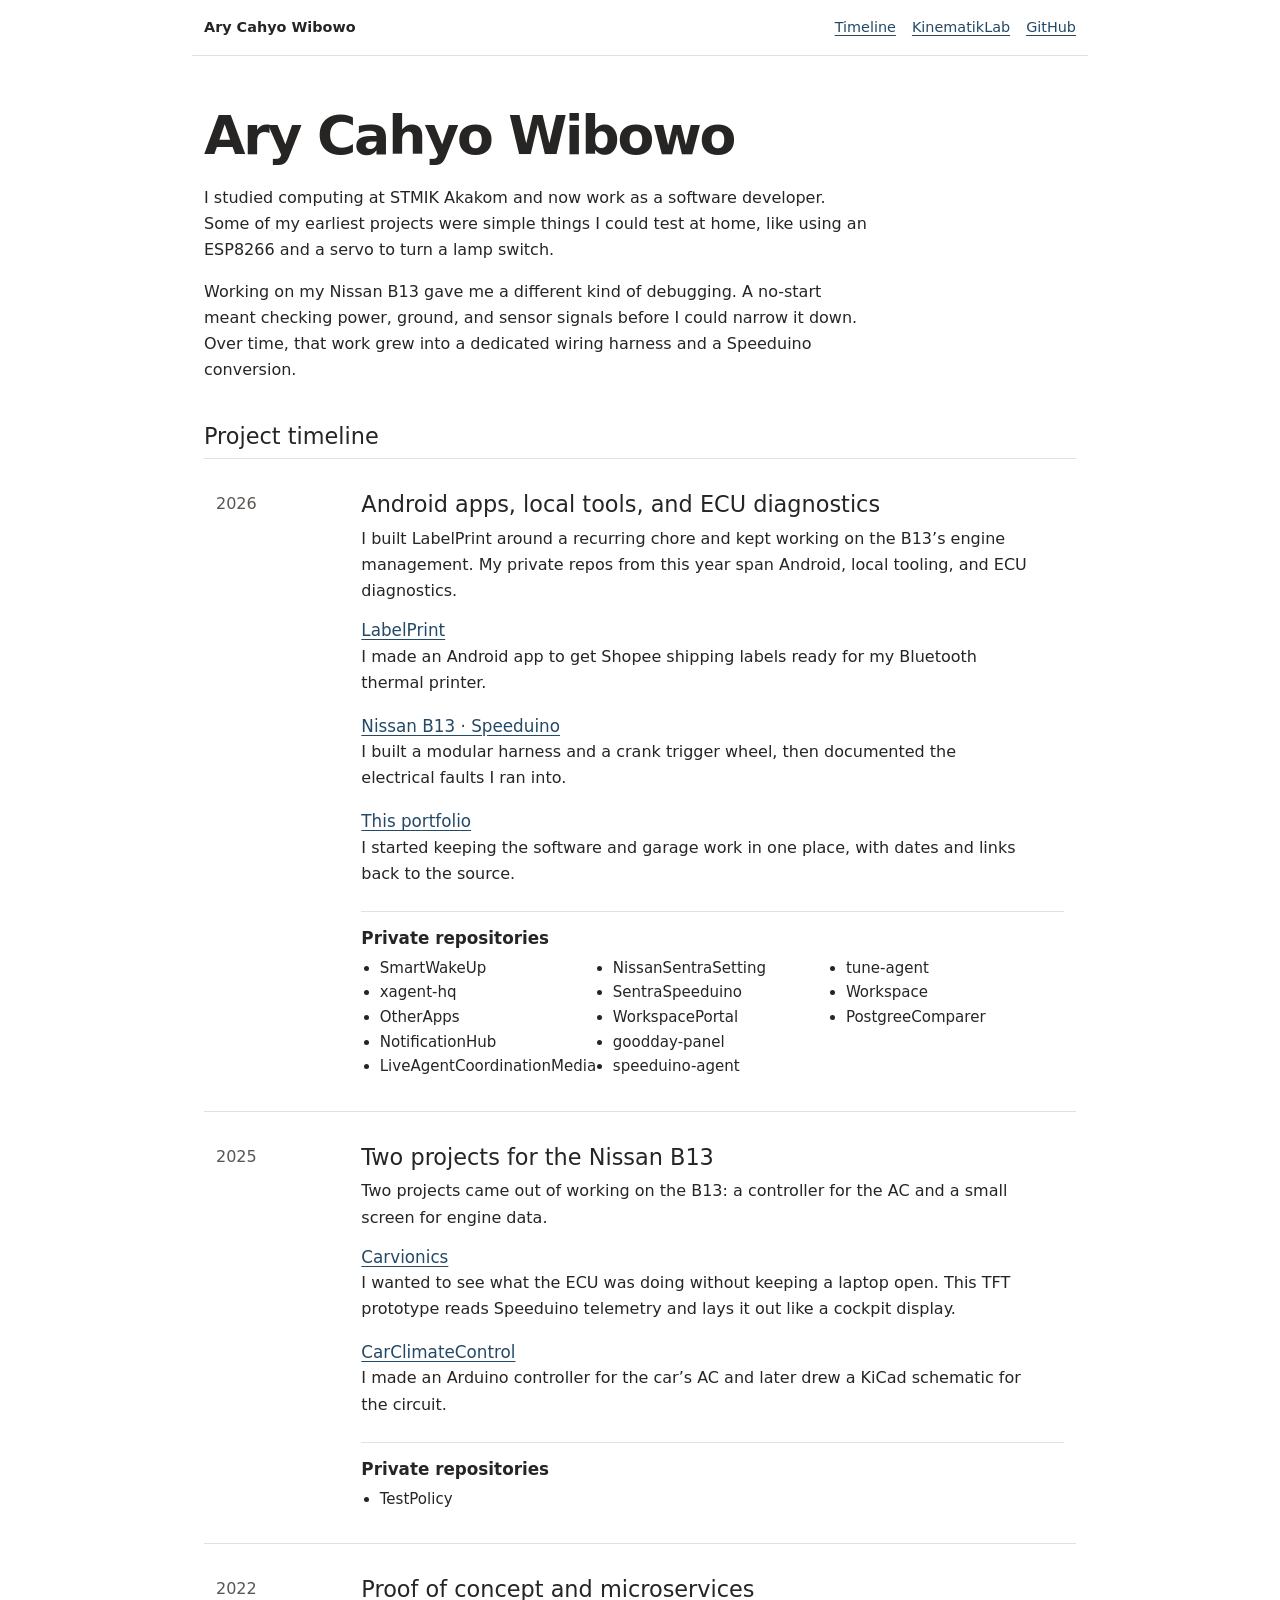
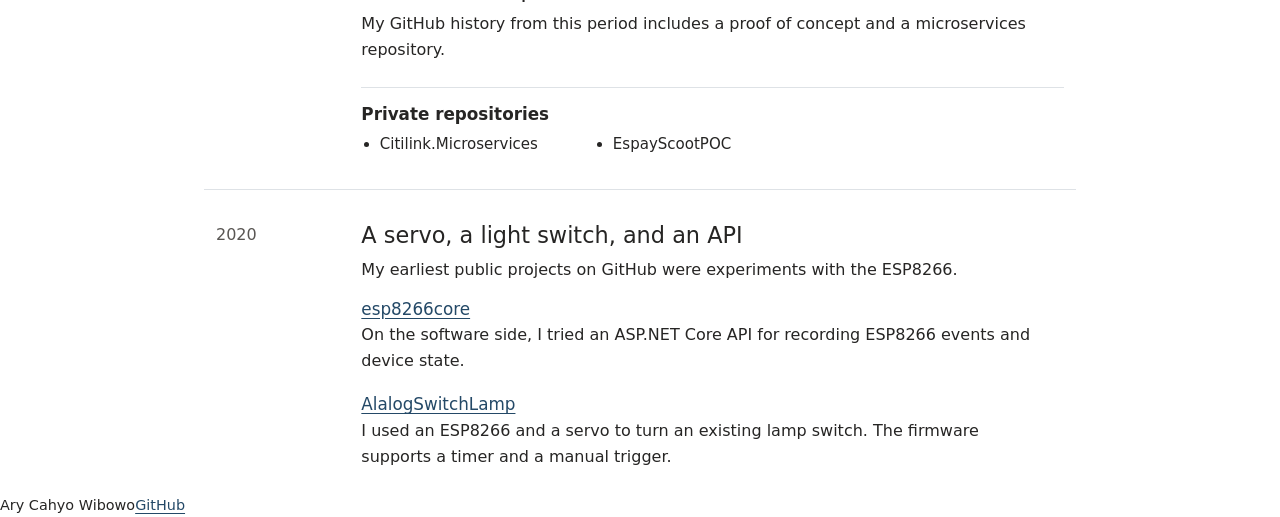
==== commit 7dc22186: "Revise personal bio and project timeline in index.html Updated personal introduction and project des" ====
--- a/index.html
+++ b/index.html
@@ -38,7 +38,7 @@
 
 <header class="container wrap d-flex flex-wrap align-items-baseline justify-content-between gap-2 py-3 border-bottom"><strong>Ary Cahyo Wibowo</strong><nav class="d-flex flex-wrap gap-3" aria-label="Site links"><a href="#timeline">Timeline</a><a href="https://kinematiklab.github.io/">KinematikLab</a><a href="https://github.com/yrac">GitHub</a></nav></header>
 <main id="main" class="container wrap">
-<div class="pt-5 pb-4"><h1 class="mb-3">Ary Cahyo Wibowo</h1><div class="hero-copy" id="about"><p>I’m a software developer. At home, I work on a Nissan B13 with a Speeduino ECU. This archive starts with my first ESP8266 projects and includes the Android apps and automotive electronics I’ve built since.</p></div></div>
+<div class="pt-5 pb-4"><h1 class="mb-3">Ary Cahyo Wibowo</h1><div class="hero-copy" id="about"><p>I studied computing at STMIK Akakom and now work as a software developer. Some of my earliest projects were simple things I could test at home, like using an ESP8266 and a servo to turn a lamp switch.</p><p>Working on my Nissan B13 gave me a different kind of debugging. A no-start meant checking power, ground, and sensor signals before I could narrow it down. Over time, that work grew into a dedicated wiring harness and a Speeduino conversion.</p></div></div>
 <section id="timeline" aria-labelledby="timeline-title"><div id="projects"><h2 class="pb-3 mb-0" id="timeline-title">Project timeline</h2></div>
 <div class="year row g-2 gx-sm-4 border-top py-4 mx-0">
 <div class="col-sm-2"><time datetime="2026">2026</time></div>
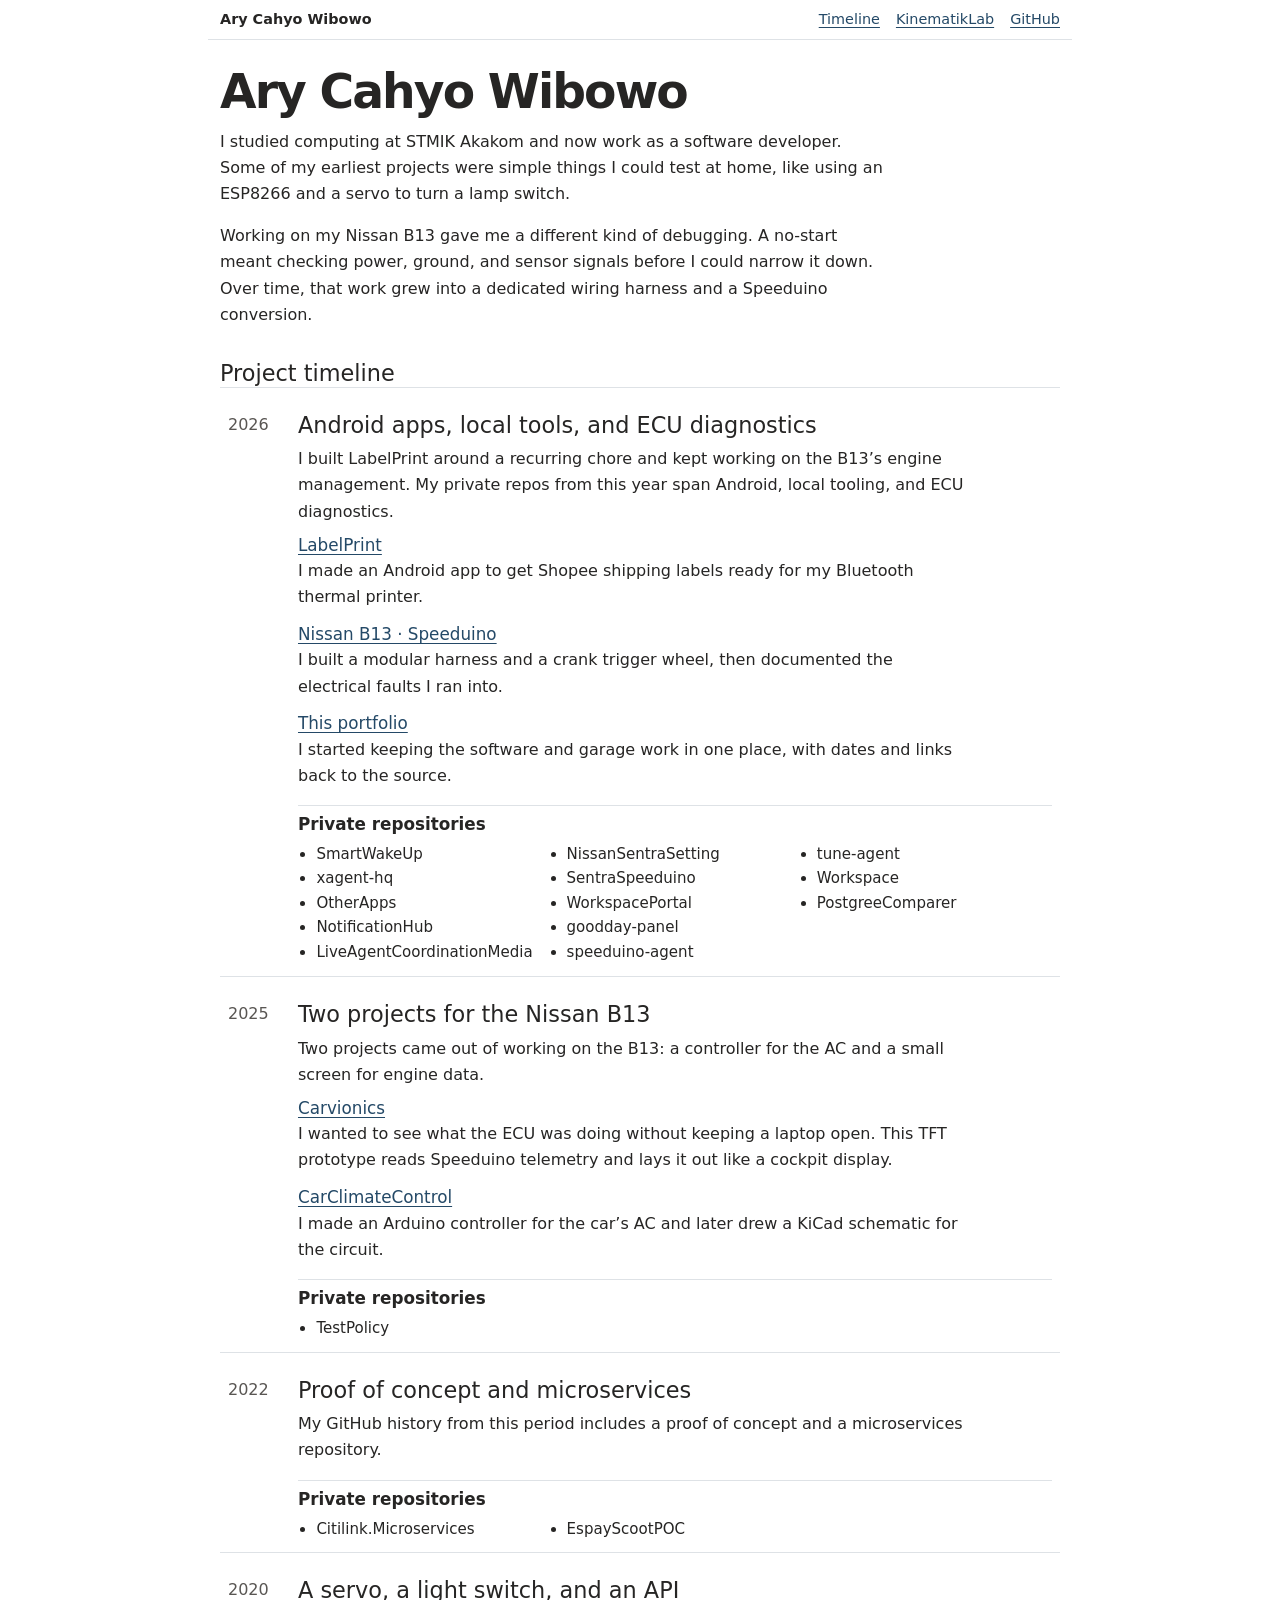
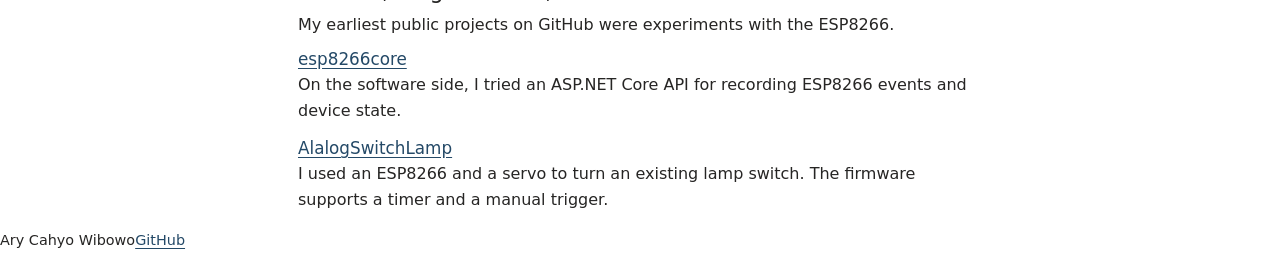
==== commit c106b351: "Refactor HTML structure and update styles Adjusted styles for layout and spacing, updated header and" ====
--- a/index.html
+++ b/index.html
@@ -8,16 +8,16 @@
 <link rel="stylesheet" href="https://cdn.jsdelivr.net/npm/bootstrap@5.3.9/dist/css/bootstrap.min.css">
 <style>
 body { background: #fff; color: #262524; font-size: 1rem; line-height: 1.63; }
-.wrap { max-width: 56rem; }
+.wrap { max-width: 54rem; }
 a { color: #244967; text-underline-offset: .19em; }
 a:hover { color: #162f45; }
 a:focus-visible { outline: 2px solid #244967; outline-offset: 4px; }
 header, footer { font-size: .9rem; }
 main p { max-width: 66ch; }
-h1 { font-weight: 620; font-size: clamp(2.1rem, 6vw, 3.35rem); letter-spacing: -.04em; }
+h1 { font-weight: 620; font-size: clamp(2rem, 5vw, 2.95rem); letter-spacing: -.04em; }
 h2 { font-size: 1.4rem; }
 h3 { font-size: 1.05rem; }
-.entry + .entry { margin-top: 1.25rem; }
+.entry + .entry { margin-top: .85rem; }
 .entry h3 { margin-bottom: .2rem; }
 .entry p { margin-bottom: 0; }
 .private h3 { font-weight: 600; }
@@ -31,40 +31,48 @@
 @media (min-width: 576px) {
   .year time { position: sticky; top: 1rem; }
 }
+.year-copy > p, .year .col-sm-10 > p { margin-bottom: .65rem; }
+.repo-names { margin-bottom: .2rem; }
+.build a { display: inline-block; }
+@media (max-width: 575.98px) {
+  .wrap { --bs-gutter-x: 1.5rem; }
+  .year time { font-size: .9rem; }
+  .repo { --bs-gutter-y: .15rem; }
+}
 </style>
 </head>
 <body class="ary">
 <a class="visually-hidden-focusable" href="#main">Skip to content</a>
 
-<header class="container wrap d-flex flex-wrap align-items-baseline justify-content-between gap-2 py-3 border-bottom"><strong>Ary Cahyo Wibowo</strong><nav class="d-flex flex-wrap gap-3" aria-label="Site links"><a href="#timeline">Timeline</a><a href="https://kinematiklab.github.io/">KinematikLab</a><a href="https://github.com/yrac">GitHub</a></nav></header>
+<header class="container wrap d-flex flex-wrap align-items-baseline justify-content-between gap-2 py-2 border-bottom"><strong>Ary Cahyo Wibowo</strong><nav class="d-flex flex-wrap gap-3" aria-label="Site links"><a href="#timeline">Timeline</a><a href="https://kinematiklab.github.io/">KinematikLab</a><a href="https://github.com/yrac">GitHub</a></nav></header>
 <main id="main" class="container wrap">
-<div class="pt-5 pb-4"><h1 class="mb-3">Ary Cahyo Wibowo</h1><div class="hero-copy" id="about"><p>I studied computing at STMIK Akakom and now work as a software developer. Some of my earliest projects were simple things I could test at home, like using an ESP8266 and a servo to turn a lamp switch.</p><p>Working on my Nissan B13 gave me a different kind of debugging. A no-start meant checking power, ground, and sensor signals before I could narrow it down. Over time, that work grew into a dedicated wiring harness and a Speeduino conversion.</p></div></div>
-<section id="timeline" aria-labelledby="timeline-title"><div id="projects"><h2 class="pb-3 mb-0" id="timeline-title">Project timeline</h2></div>
-<div class="year row g-2 gx-sm-4 border-top py-4 mx-0">
-<div class="col-sm-2"><time datetime="2026">2026</time></div>
-<div class="col-sm-10"><h2>Android apps, local tools, and ECU diagnostics</h2><p>I built LabelPrint around a recurring chore and kept working on the B13’s engine management. My private repos from this year span Android, local tooling, and ECU diagnostics.</p>
+<div class="pt-4 pb-3"><h1 class="mb-2">Ary Cahyo Wibowo</h1><div class="hero-copy" id="about"><p>I studied computing at STMIK Akakom and now work as a software developer. Some of my earliest projects were simple things I could test at home, like using an ESP8266 and a servo to turn a lamp switch.</p><p>Working on my Nissan B13 gave me a different kind of debugging. A no-start meant checking power, ground, and sensor signals before I could narrow it down. Over time, that work grew into a dedicated wiring harness and a Speeduino conversion.</p></div></div>
+<section id="timeline" aria-labelledby="timeline-title"><div id="projects"><h2 class="pb-2 mb-0" id="timeline-title">Project timeline</h2></div>
+<div class="year row g-2 gx-sm-3 border-top py-3 mx-0">
+<div class="col-sm-2 col-lg-1"><time datetime="2026">2026</time></div>
+<div class="col-sm-10 col-lg-11"><h2>Android apps, local tools, and ECU diagnostics</h2><p>I built LabelPrint around a recurring chore and kept working on the B13’s engine management. My private repos from this year span Android, local tooling, and ECU diagnostics.</p>
 <article class="entry"><h3><a href="projects/labelprint/">LabelPrint</a></h3><p>I made an Android app to get Shopee shipping labels ready for my Bluetooth thermal printer.</p></article><article class="entry"><h3><a href="projects/nissan-b13/">Nissan B13 · Speeduino</a></h3><p>I built a modular harness and a crank trigger wheel, then documented the electrical faults I ran into.</p></article>
 <article class="entry"><h3><a href="https://github.com/arycahy/arycahy.github.io">This portfolio</a></h3><p>I started keeping the software and garage work in one place, with dates and links back to the source.</p></article>
-<section class="private border-top pt-3 mt-4"><h3>Private repositories</h3><ul class="repo-names"><li>SmartWakeUp</li><li>xagent-hq</li><li>OtherApps</li><li>NotificationHub</li><li>LiveAgentCoordinationMedia</li><li>NissanSentraSetting</li><li>SentraSpeeduino</li><li>WorkspacePortal</li><li>goodday-panel</li><li>speeduino-agent</li><li>tune-agent</li><li>Workspace</li><li>PostgreeComparer</li></ul></section>
+<section class="private border-top pt-2 mt-3"><h3>Private repositories</h3><ul class="repo-names"><li>SmartWakeUp</li><li>xagent-hq</li><li>OtherApps</li><li>NotificationHub</li><li>LiveAgentCoordinationMedia</li><li>NissanSentraSetting</li><li>SentraSpeeduino</li><li>WorkspacePortal</li><li>goodday-panel</li><li>speeduino-agent</li><li>tune-agent</li><li>Workspace</li><li>PostgreeComparer</li></ul></section>
 </div></div>
-<div class="year row g-2 gx-sm-4 border-top py-4 mx-0">
-<div class="col-sm-2"><time datetime="2025">2025</time></div>
-<div class="col-sm-10"><h2>Two projects for the Nissan B13</h2><p>Two projects came out of working on the B13: a controller for the AC and a small screen for engine data.</p>
+<div class="year row g-2 gx-sm-3 border-top py-3 mx-0">
+<div class="col-sm-2 col-lg-1"><time datetime="2025">2025</time></div>
+<div class="col-sm-10 col-lg-11"><h2>Two projects for the Nissan B13</h2><p>Two projects came out of working on the B13: a controller for the AC and a small screen for engine data.</p>
 
 <article class="entry"><h3><a href="https://github.com/yrac/Carvionics">Carvionics</a></h3><p>I wanted to see what the ECU was doing without keeping a laptop open. This TFT prototype reads Speeduino telemetry and lays it out like a cockpit display.</p></article>
 <article class="entry"><h3><a href="https://github.com/yrac/CarClimateControl">CarClimateControl</a></h3><p>I made an Arduino controller for the car’s AC and later drew a KiCad schematic for the circuit.</p></article>
-<section class="private border-top pt-3 mt-4"><h3>Private repositories</h3><ul class="repo-names"><li>TestPolicy</li></ul></section>
+<section class="private border-top pt-2 mt-3"><h3>Private repositories</h3><ul class="repo-names"><li>TestPolicy</li></ul></section>
 </div></div>
-<div class="year row g-2 gx-sm-4 border-top py-4 mx-0">
-<div class="col-sm-2"><time datetime="2022">2022</time></div>
-<div class="col-sm-10"><h2>Proof of concept and microservices</h2><p>My GitHub history from this period includes a proof of concept and a microservices repository.</p>
+<div class="year row g-2 gx-sm-3 border-top py-3 mx-0">
+<div class="col-sm-2 col-lg-1"><time datetime="2022">2022</time></div>
+<div class="col-sm-10 col-lg-11"><h2>Proof of concept and microservices</h2><p>My GitHub history from this period includes a proof of concept and a microservices repository.</p>
 
 
-<section class="private border-top pt-3 mt-4"><h3>Private repositories</h3><ul class="repo-names"><li>Citilink.Microservices</li><li>EspayScootPOC</li></ul></section>
+<section class="private border-top pt-2 mt-3"><h3>Private repositories</h3><ul class="repo-names"><li>Citilink.Microservices</li><li>EspayScootPOC</li></ul></section>
 </div></div>
-<div class="year row g-2 gx-sm-4 border-top py-4 mx-0">
-<div class="col-sm-2"><time datetime="2020">2020</time></div>
-<div class="col-sm-10"><h2>A servo, a light switch, and an API</h2><p>My earliest public projects on GitHub were experiments with the ESP8266.</p>
+<div class="year row g-2 gx-sm-3 border-top py-3 mx-0">
+<div class="col-sm-2 col-lg-1"><time datetime="2020">2020</time></div>
+<div class="col-sm-10 col-lg-11"><h2>A servo, a light switch, and an API</h2><p>My earliest public projects on GitHub were experiments with the ESP8266.</p>
 
 <article class="entry"><h3><a href="https://github.com/yrac/esp8266core">esp8266core</a></h3><p>On the software side, I tried an ASP.NET Core API for recording ESP8266 events and device state.</p></article>
 <article class="entry"><h3><a href="https://github.com/yrac/AlalogSwitchLamp">AlalogSwitchLamp</a></h3><p>I used an ESP8266 and a servo to turn an existing lamp switch. The firmware supports a timer and a manual trigger.</p></article>
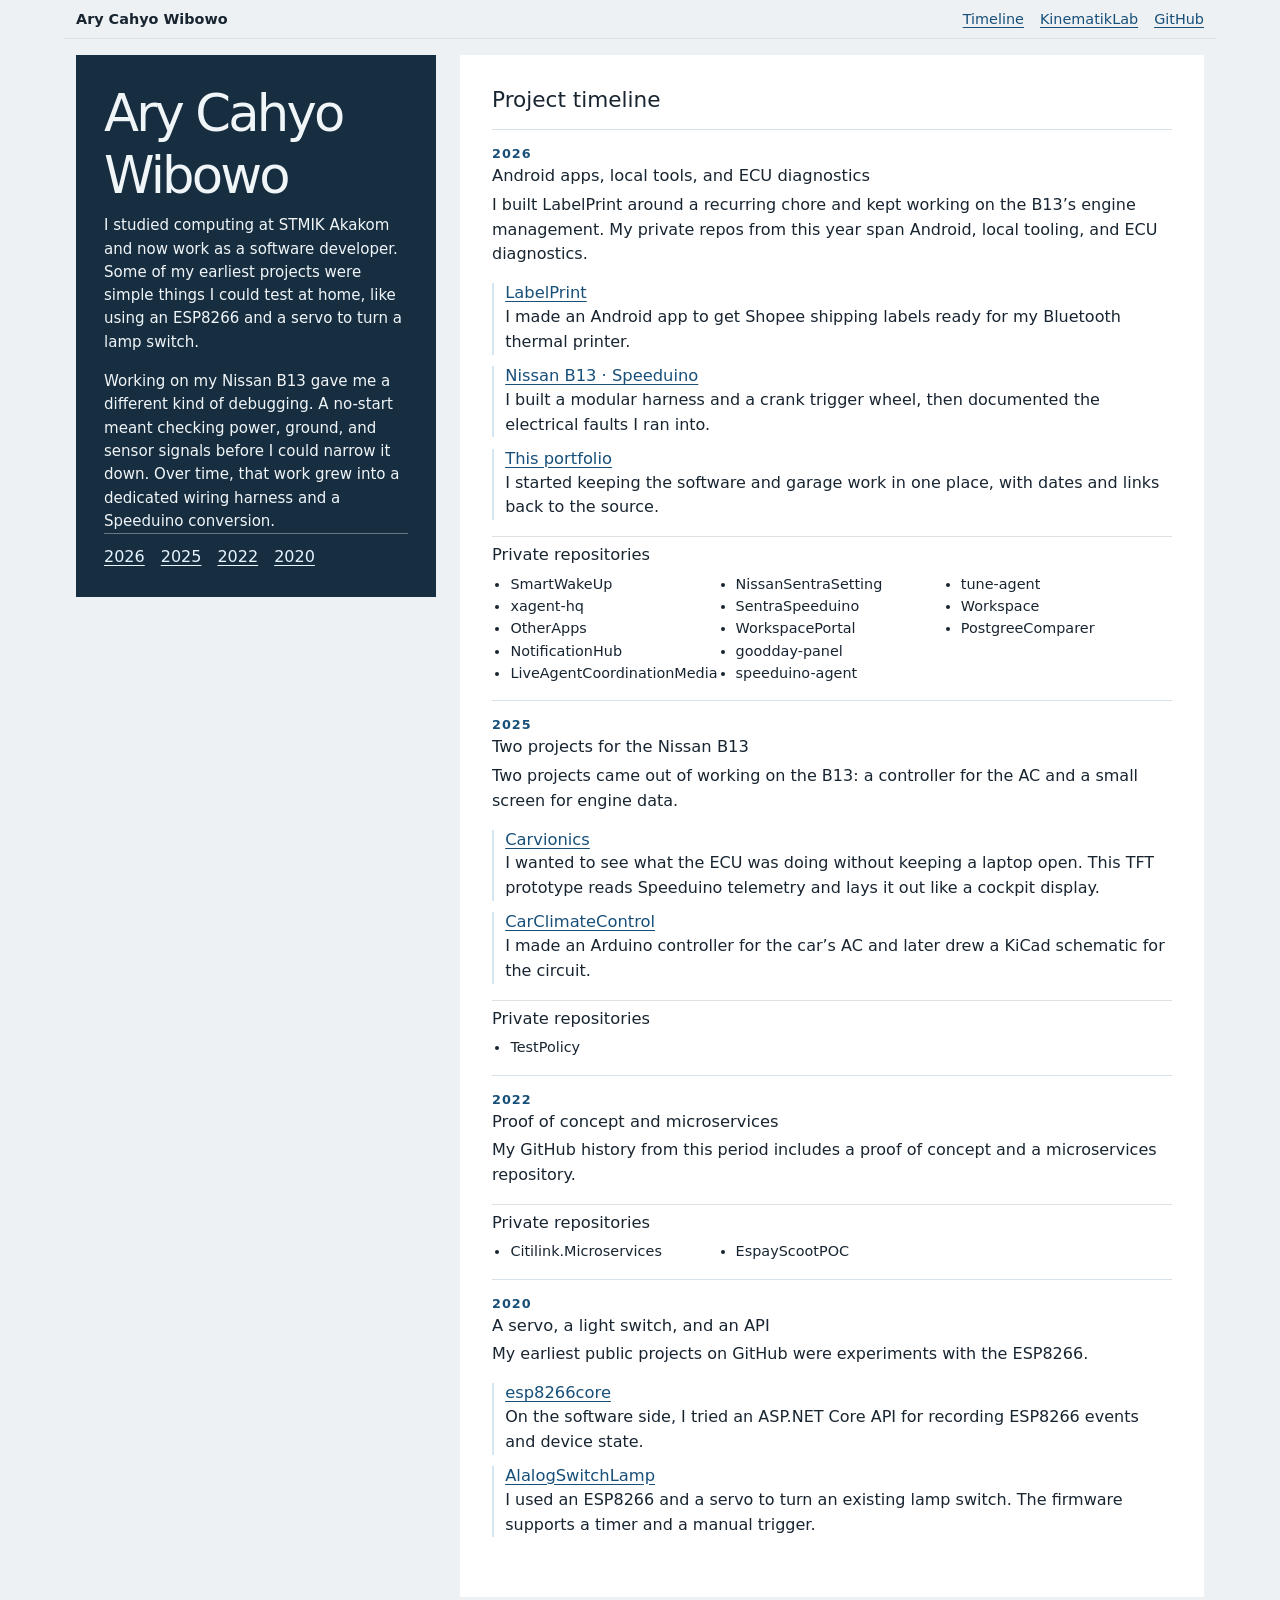
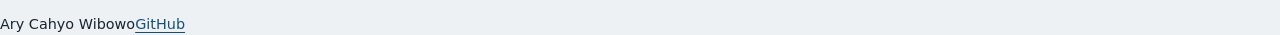
==== commit 3825e834: "Update index.html" ====
--- a/index.html
+++ b/index.html
@@ -7,78 +7,73 @@
 <title>Ary Cahyo Wibowo | Project Timeline</title>
 <link rel="stylesheet" href="https://cdn.jsdelivr.net/npm/bootstrap@5.3.9/dist/css/bootstrap.min.css">
 <style>
-body { background: #fff; color: #262524; font-size: 1rem; line-height: 1.63; }
-.wrap { max-width: 54rem; }
-a { color: #244967; text-underline-offset: .19em; }
-a:hover { color: #162f45; }
-a:focus-visible { outline: 2px solid #244967; outline-offset: 4px; }
-header, footer { font-size: .9rem; }
-main p { max-width: 66ch; }
-h1 { font-weight: 620; font-size: clamp(2rem, 5vw, 2.95rem); letter-spacing: -.04em; }
-h2 { font-size: 1.4rem; }
-h3 { font-size: 1.05rem; }
-.entry + .entry { margin-top: .85rem; }
-.entry h3 { margin-bottom: .2rem; }
-.entry p { margin-bottom: 0; }
-.private h3 { font-weight: 600; }
-.repo-names { column-width: 13rem; padding-left: 1.15rem; font-size: .94rem; overflow-wrap: anywhere; }
-.repo-names li { break-inside: avoid; }
-.year time { font-variant-numeric: tabular-nums; color: #595653; }
-.kin h1, .kin h2 { font-family: Georgia, serif; }
-.kin h1 { font-weight: 400; }
-.kin .repo h4 { font-size: 1.02rem; overflow-wrap: anywhere; }
-.status { color: #4d5d50; font-size: .85rem; }
-@media (min-width: 576px) {
-  .year time { position: sticky; top: 1rem; }
+body { margin: 0; background: var(--page); color: var(--ink); line-height: 1.55; }
+.wrap { max-width: 72rem; }
+a { color: var(--link); text-underline-offset: .19em; }
+a:focus-visible { outline: 2px solid currentColor; outline-offset: 4px; }
+header,footer { font-size: .9rem; }
+h1 { font-size: clamp(2rem,4vw,3.35rem); letter-spacing: -.055em; }
+h2 { font-size: 1.35rem; }
+h3,h4 { font-size: 1.02rem; }
+p { max-width: 68ch; }
+.layout { align-items: start; }
+.sidebar { padding: clamp(1rem, 2.5vw, 1.75rem); }
+.sidebar p { font-size: .94rem; }
+.sidebar > :last-child, .sidebar p:last-child { margin-bottom: 0; }
+@media (min-width: 992px) {
+  .sidebar { position: sticky; top: 1rem; }
 }
-.year-copy > p, .year .col-sm-10 > p { margin-bottom: .65rem; }
-.repo-names { margin-bottom: .2rem; }
-.build a { display: inline-block; }
 @media (max-width: 575.98px) {
   .wrap { --bs-gutter-x: 1.5rem; }
-  .year time { font-size: .9rem; }
-  .repo { --bs-gutter-y: .15rem; }
 }
+:root { --page: #eef1f3; --ink: #182531; --link: #174f79; }
+.ary .sidebar { background: #172e40; color: #f0f5f8; }
+.ary .sidebar a { color: #e6f4ff; }
+.archive { background: #fff; padding: clamp(1rem, 3vw, 2rem); }
+.year { border-top: 1px solid #d9e2e9; padding: 1rem 0; scroll-margin-top: 1rem; }
+.year > h3 { margin-bottom: .45rem; }
+.year time { color: #174f79; font: 650 .8rem system-ui,sans-serif; letter-spacing: .08em; display: block; margin-bottom: .3rem; }
+.entry { border-left: 2px solid #d4e6f2; padding-left: .7rem; margin: .7rem 0; }
+.entry h4 { margin-bottom: .15rem; }
+.entry p { margin: 0; }
+.repo-names { column-width: 12rem; font-size: .9rem; padding-left: 1.15rem; margin-bottom: 0; overflow-wrap: anywhere; }
+.repo-names li { break-inside: avoid; }
+.year-index { border-top: 1px solid #647987; padding-top: .65rem; }
+
 </style>
 </head>
-<body class="ary">
+<body data-layout="portfolio-split" class="ary">
 <a class="visually-hidden-focusable" href="#main">Skip to content</a>
 
 <header class="container wrap d-flex flex-wrap align-items-baseline justify-content-between gap-2 py-2 border-bottom"><strong>Ary Cahyo Wibowo</strong><nav class="d-flex flex-wrap gap-3" aria-label="Site links"><a href="#timeline">Timeline</a><a href="https://kinematiklab.github.io/">KinematikLab</a><a href="https://github.com/yrac">GitHub</a></nav></header>
 <main id="main" class="container wrap">
-<div class="pt-4 pb-3"><h1 class="mb-2">Ary Cahyo Wibowo</h1><div class="hero-copy" id="about"><p>I studied computing at STMIK Akakom and now work as a software developer. Some of my earliest projects were simple things I could test at home, like using an ESP8266 and a servo to turn a lamp switch.</p><p>Working on my Nissan B13 gave me a different kind of debugging. A no-start meant checking power, ground, and sensor signals before I could narrow it down. Over time, that work grew into a dedicated wiring harness and a Speeduino conversion.</p></div></div>
-<section id="timeline" aria-labelledby="timeline-title"><div id="projects"><h2 class="pb-2 mb-0" id="timeline-title">Project timeline</h2></div>
-<div class="year row g-2 gx-sm-3 border-top py-3 mx-0">
-<div class="col-sm-2 col-lg-1"><time datetime="2026">2026</time></div>
-<div class="col-sm-10 col-lg-11"><h2>Android apps, local tools, and ECU diagnostics</h2><p>I built LabelPrint around a recurring chore and kept working on the B13’s engine management. My private repos from this year span Android, local tooling, and ECU diagnostics.</p>
-<article class="entry"><h3><a href="projects/labelprint/">LabelPrint</a></h3><p>I made an Android app to get Shopee shipping labels ready for my Bluetooth thermal printer.</p></article><article class="entry"><h3><a href="projects/nissan-b13/">Nissan B13 · Speeduino</a></h3><p>I built a modular harness and a crank trigger wheel, then documented the electrical faults I ran into.</p></article>
-<article class="entry"><h3><a href="https://github.com/arycahy/arycahy.github.io">This portfolio</a></h3><p>I started keeping the software and garage work in one place, with dates and links back to the source.</p></article>
-<section class="private border-top pt-2 mt-3"><h3>Private repositories</h3><ul class="repo-names"><li>SmartWakeUp</li><li>xagent-hq</li><li>OtherApps</li><li>NotificationHub</li><li>LiveAgentCoordinationMedia</li><li>NissanSentraSetting</li><li>SentraSpeeduino</li><li>WorkspacePortal</li><li>goodday-panel</li><li>speeduino-agent</li><li>tune-agent</li><li>Workspace</li><li>PostgreeComparer</li></ul></section>
-</div></div>
-<div class="year row g-2 gx-sm-3 border-top py-3 mx-0">
-<div class="col-sm-2 col-lg-1"><time datetime="2025">2025</time></div>
-<div class="col-sm-10 col-lg-11"><h2>Two projects for the Nissan B13</h2><p>Two projects came out of working on the B13: a controller for the AC and a small screen for engine data.</p>
+<div class="row layout g-3 g-lg-4 py-3">
+<div class="col-lg-4"><aside class="sidebar" aria-label="About and timeline index"><h1 class="mb-2">Ary Cahyo Wibowo</h1><div class="hero-copy" id="about"><p>I studied computing at STMIK Akakom and now work as a software developer. Some of my earliest projects were simple things I could test at home, like using an ESP8266 and a servo to turn a lamp switch.</p><p>Working on my Nissan B13 gave me a different kind of debugging. A no-start meant checking power, ground, and sensor signals before I could narrow it down. Over time, that work grew into a dedicated wiring harness and a Speeduino conversion.</p></div>
+<nav class="year-index d-flex flex-wrap gap-3 mb-0" aria-label="Jump to year"><a href="#year-2026">2026</a><a href="#year-2025">2025</a><a href="#year-2022">2022</a><a href="#year-2020">2020</a></nav></aside></div>
+<div class="col-lg-8"><section id="timeline" class="archive" aria-labelledby="timeline-title"><div id="projects"><h2 class="mb-3" id="timeline-title">Project timeline</h2></div>
+<div class="year" id="year-2026"><time datetime="2026">2026</time><h3>Android apps, local tools, and ECU diagnostics</h3><p>I built LabelPrint around a recurring chore and kept working on the B13’s engine management. My private repos from this year span Android, local tooling, and ECU diagnostics.</p>
+<article class="entry"><h4><a href="projects/labelprint/">LabelPrint</a></h4><p>I made an Android app to get Shopee shipping labels ready for my Bluetooth thermal printer.</p></article><article class="entry"><h4><a href="projects/nissan-b13/">Nissan B13 · Speeduino</a></h4><p>I built a modular harness and a crank trigger wheel, then documented the electrical faults I ran into.</p></article>
+<article class="entry"><h4><a href="https://github.com/arycahy/arycahy.github.io">This portfolio</a></h4><p>I started keeping the software and garage work in one place, with dates and links back to the source.</p></article>
+<section class="private border-top pt-2 mt-3"><h4>Private repositories</h4><ul class="repo-names"><li>SmartWakeUp</li><li>xagent-hq</li><li>OtherApps</li><li>NotificationHub</li><li>LiveAgentCoordinationMedia</li><li>NissanSentraSetting</li><li>SentraSpeeduino</li><li>WorkspacePortal</li><li>goodday-panel</li><li>speeduino-agent</li><li>tune-agent</li><li>Workspace</li><li>PostgreeComparer</li></ul></section>
+</div>
+<div class="year" id="year-2025"><time datetime="2025">2025</time><h3>Two projects for the Nissan B13</h3><p>Two projects came out of working on the B13: a controller for the AC and a small screen for engine data.</p>
 
-<article class="entry"><h3><a href="https://github.com/yrac/Carvionics">Carvionics</a></h3><p>I wanted to see what the ECU was doing without keeping a laptop open. This TFT prototype reads Speeduino telemetry and lays it out like a cockpit display.</p></article>
-<article class="entry"><h3><a href="https://github.com/yrac/CarClimateControl">CarClimateControl</a></h3><p>I made an Arduino controller for the car’s AC and later drew a KiCad schematic for the circuit.</p></article>
-<section class="private border-top pt-2 mt-3"><h3>Private repositories</h3><ul class="repo-names"><li>TestPolicy</li></ul></section>
-</div></div>
-<div class="year row g-2 gx-sm-3 border-top py-3 mx-0">
-<div class="col-sm-2 col-lg-1"><time datetime="2022">2022</time></div>
-<div class="col-sm-10 col-lg-11"><h2>Proof of concept and microservices</h2><p>My GitHub history from this period includes a proof of concept and a microservices repository.</p>
+<article class="entry"><h4><a href="https://github.com/yrac/Carvionics">Carvionics</a></h4><p>I wanted to see what the ECU was doing without keeping a laptop open. This TFT prototype reads Speeduino telemetry and lays it out like a cockpit display.</p></article>
+<article class="entry"><h4><a href="https://github.com/yrac/CarClimateControl">CarClimateControl</a></h4><p>I made an Arduino controller for the car’s AC and later drew a KiCad schematic for the circuit.</p></article>
+<section class="private border-top pt-2 mt-3"><h4>Private repositories</h4><ul class="repo-names"><li>TestPolicy</li></ul></section>
+</div>
+<div class="year" id="year-2022"><time datetime="2022">2022</time><h3>Proof of concept and microservices</h3><p>My GitHub history from this period includes a proof of concept and a microservices repository.</p>
 
 
-<section class="private border-top pt-2 mt-3"><h3>Private repositories</h3><ul class="repo-names"><li>Citilink.Microservices</li><li>EspayScootPOC</li></ul></section>
-</div></div>
-<div class="year row g-2 gx-sm-3 border-top py-3 mx-0">
-<div class="col-sm-2 col-lg-1"><time datetime="2020">2020</time></div>
-<div class="col-sm-10 col-lg-11"><h2>A servo, a light switch, and an API</h2><p>My earliest public projects on GitHub were experiments with the ESP8266.</p>
+<section class="private border-top pt-2 mt-3"><h4>Private repositories</h4><ul class="repo-names"><li>Citilink.Microservices</li><li>EspayScootPOC</li></ul></section>
+</div>
+<div class="year" id="year-2020"><time datetime="2020">2020</time><h3>A servo, a light switch, and an API</h3><p>My earliest public projects on GitHub were experiments with the ESP8266.</p>
 
-<article class="entry"><h3><a href="https://github.com/yrac/esp8266core">esp8266core</a></h3><p>On the software side, I tried an ASP.NET Core API for recording ESP8266 events and device state.</p></article>
-<article class="entry"><h3><a href="https://github.com/yrac/AlalogSwitchLamp">AlalogSwitchLamp</a></h3><p>I used an ESP8266 and a servo to turn an existing lamp switch. The firmware supports a timer and a manual trigger.</p></article>
+<article class="entry"><h4><a href="https://github.com/yrac/esp8266core">esp8266core</a></h4><p>On the software side, I tried an ASP.NET Core API for recording ESP8266 events and device state.</p></article>
+<article class="entry"><h4><a href="https://github.com/yrac/AlalogSwitchLamp">AlalogSwitchLamp</a></h4><p>I used an ESP8266 and a servo to turn an existing lamp switch. The firmware supports a timer and a manual trigger.</p></article>
 
-</div></div>
-</section>
+</div>
+</section></div></div>
 </main>
 <footer class="wrap" id="contact"><span>Ary Cahyo Wibowo</span><a href="https://github.com/yrac">GitHub</a></footer>
 </body>
